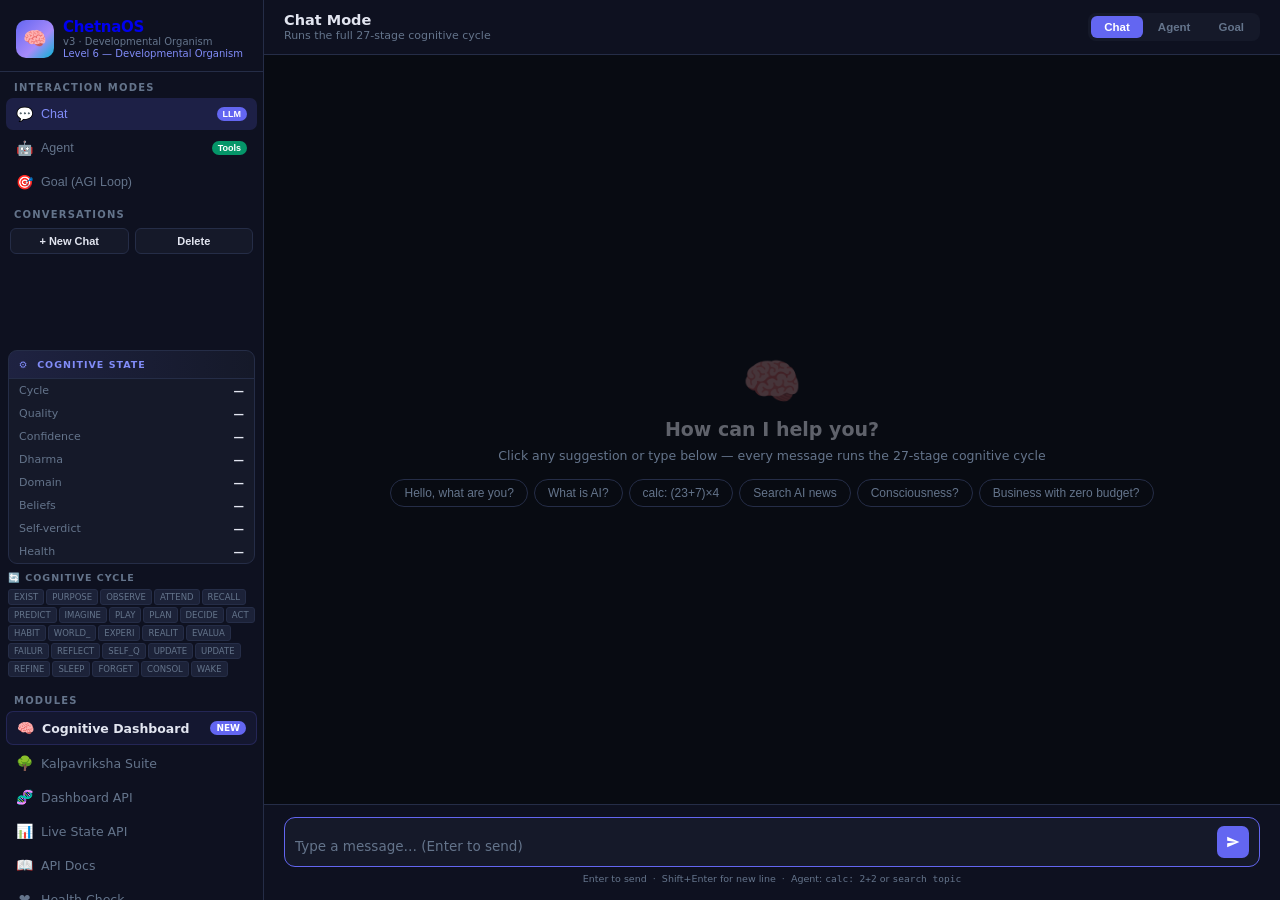
==== frontend/index.html @ a8bf4c76 "Runtime validation test pass" ====
<!doctype html>
<html lang="en">
<head>
  <meta charset="utf-8" />
  <meta name="viewport" content="width=device-width, initial-scale=1" />
  <title>ChetnaOS — Developmental Cognitive Organism</title>
  <style>
    *, *::before, *::after { box-sizing: border-box; margin: 0; padding: 0; }

    :root {
      --bg:        #080b12;
      --surface:   #0e1120;
      --surface2:  #151929;
      --surface3:  #1c2238;
      --border:    #252d47;
      --accent:    #6366f1;
      --accent2:   #818cf8;
      --green:     #22c55e;
      --gold:      #f59e0b;
      --red:       #ef4444;
      --text:      #e2e5f0;
      --muted:     #64748b;
      --user-bg:   #1e2050;
      --ai-bg:     #0e1120;
      --error-bg:  #2d1111;
      --error-txt: #fca5a5;
      --font: "Inter", system-ui, -apple-system, Segoe UI, Roboto, sans-serif;
      --radius: 12px;
    }

    html, body { height: 100%; overflow: hidden; background: var(--bg); color: var(--text); font-family: var(--font); }

    .app { display: flex; height: 100vh; }

    /* ── Sidebar ── */
    .sidebar {
      width: 264px; min-width: 264px;
      background: var(--surface);
      border-right: 1px solid var(--border);
      display: flex; flex-direction: column;
      overflow-y: auto; overflow-x: hidden;
      z-index: 10; transition: transform .25s ease;
    }
    .sidebar::-webkit-scrollbar { width: 3px; }
    .sidebar::-webkit-scrollbar-thumb { background: var(--border); border-radius: 99px; }

    .sidebar-header { padding: 18px 16px 12px; border-bottom: 1px solid var(--border); flex-shrink: 0; }
    .logo { display: flex; align-items: center; gap: 9px; text-decoration: none; }
    .logo-icon {
      width: 38px; height: 38px; border-radius: 10px; flex-shrink: 0;
      background: linear-gradient(135deg, #6366f1 0%, #a78bfa 60%, #06b6d4 100%);
      display: flex; align-items: center; justify-content: center; font-size: 19px;
    }
    .logo-name  { font-size: 15px; font-weight: 800; letter-spacing: -.3px; }
    .logo-ver   { font-size: 10px; color: var(--muted); }
    .logo-level { font-size: 10px; color: var(--accent2); margin-top: 1px; }

    .sec-label { padding: 10px 14px 4px; font-size: 10px; font-weight: 700; color: var(--muted); letter-spacing: 1.2px; text-transform: uppercase; }

    .nav-item {
      display: flex; align-items: center; gap: 8px;
      padding: 8px 10px; margin: 1px 6px; border-radius: 7px;
      cursor: pointer; font-size: 12.5px; color: var(--muted);
      transition: background .12s, color .12s;
      border: none; background: none; width: calc(100% - 12px); text-align: left;
    }
    .nav-item:hover  { background: var(--surface2); color: var(--text); }
    .nav-item.active { background: rgba(99,102,241,.18); color: var(--accent2); }
    .nav-icon  { font-size: 14px; width: 17px; text-align: center; flex-shrink: 0; }
    .nav-badge { margin-left: auto; font-size: 9px; padding: 2px 6px; border-radius: 99px; background: var(--accent); color: #fff; font-weight: 600; }
    .nav-link  { display: flex; align-items: center; gap: 8px; padding: 8px 10px; margin: 1px 6px; border-radius: 7px; font-size: 12.5px; color: var(--muted); transition: background .12s, color .12s; text-decoration: none; }
    .nav-link:hover { background: var(--surface2); color: var(--text); }

    /* ── Conversation history ── */
    .conv-toolbar { display: flex; gap: 6px; padding: 4px 10px 8px; }
    .conv-btn {
      flex: 1; padding: 6px 8px; border-radius: 6px; font-size: 11px; font-weight: 600;
      border: 1px solid var(--border); background: var(--surface2); color: var(--text);
      cursor: pointer;
    }
    .conv-btn:hover { border-color: var(--accent); color: var(--accent2); }
    .conv-btn.danger:hover { border-color: var(--red); color: var(--red); }
    .conv-list { flex: 1; overflow-y: auto; padding: 0 6px 8px; min-height: 80px; }
    .conv-item {
      display: block; width: 100%; text-align: left; padding: 7px 9px; margin-bottom: 3px;
      border-radius: 7px; border: none; background: none; color: var(--muted);
      font-size: 11.5px; cursor: pointer;
    }
    .conv-item:hover { background: var(--surface2); color: var(--text); }
    .conv-item.active { background: rgba(99,102,241,.15); color: var(--accent2); }
    .conv-item-title { font-weight: 600; white-space: nowrap; overflow: hidden; text-overflow: ellipsis; }
    .conv-item-meta { font-size: 9px; opacity: .7; margin-top: 2px; }

    /* ── Cognitive State ── */
    .cog-panel { margin: 8px 8px 4px; background: var(--surface2); border: 1px solid var(--border); border-radius: 9px; overflow: hidden; flex-shrink: 0; }
    .cog-head  { padding: 8px 10px; background: linear-gradient(90deg,rgba(99,102,241,.12),transparent); border-bottom: 1px solid var(--border); font-size: 9.5px; font-weight: 700; letter-spacing: 1px; text-transform: uppercase; color: var(--accent2); display: flex; align-items: center; gap: 5px; }
    .cog-row   { display: flex; justify-content: space-between; align-items: center; padding: 5px 10px; font-size: 11px; }
    .cog-label { color: var(--muted); }
    .cog-val   { color: var(--text); font-weight: 600; font-size: 10.5px; }
    .cog-val.good   { color: var(--green); }
    .cog-val.fair   { color: var(--gold); }
    .cog-val.poor   { color: var(--red); }
    .cog-val.high   { color: var(--green); }
    .cog-val.medium { color: var(--gold); }
    .cog-val.low, .cog-val.very_low { color: var(--red); }

    /* ── Stage dots ── */
    .cycle-sec  { margin: 4px 8px 8px; flex-shrink: 0; }
    .cycle-title { font-size: 9.5px; font-weight: 700; letter-spacing: 1px; text-transform: uppercase; color: var(--muted); margin-bottom: 6px; }
    .cycle-dots  { display: flex; flex-wrap: wrap; gap: 2px; }
    .sdot {
      font-size: 8.5px; padding: 2px 5px; border-radius: 3px;
      background: var(--surface3); color: var(--muted); border: 1px solid var(--border);
      transition: all .15s; cursor: default; white-space: nowrap;
    }
    .sdot.done   { background: rgba(99,102,241,.12); color: var(--accent2); border-color: rgba(99,102,241,.25); }
    .sdot.active { background: var(--accent); color: #fff; border-color: var(--accent); animation: pulse .7s infinite; }
    @keyframes pulse { 0%,100%{opacity:1} 50%{opacity:.55} }

    /* ── Status ── */
    .status-card { margin: auto 8px 12px; background: var(--surface2); border: 1px solid var(--border); border-radius: 9px; padding: 9px 10px; flex-shrink: 0; }
    .status-title { font-size: 9.5px; font-weight: 700; color: var(--muted); letter-spacing: .8px; text-transform: uppercase; margin-bottom: 6px; }
    .status-row   { display: flex; align-items: center; justify-content: space-between; margin: 3px 0; font-size: 10.5px; }
    .status-label { color: var(--muted); }
    .status-val   { color: var(--text); font-weight: 500; }
    .dot   { width: 5px; height: 5px; border-radius: 50%; background: var(--green); display: inline-block; margin-right: 3px; }
    .dot.off { background: var(--red); }

    /* ── Main ── */
    .main { flex: 1; display: flex; flex-direction: column; min-width: 0; overflow: hidden; }

    .topbar { display: flex; align-items: center; justify-content: space-between; padding: 12px 20px; border-bottom: 1px solid var(--border); background: var(--surface); flex-shrink: 0; }
    .tb-left  { display: flex; align-items: center; gap: 10px; }
    .tb-title { font-size: 14.5px; font-weight: 700; }
    .tb-sub   { font-size: 11px; color: var(--muted); margin-top: 1px; }

    .mode-pills { display: flex; gap: 2px; background: var(--surface2); border-radius: 8px; padding: 3px; }
    .pill { padding: 5px 13px; border-radius: 6px; font-size: 11.5px; font-weight: 600; cursor: pointer; border: none; background: none; color: var(--muted); transition: background .12s, color .12s; }
    .pill.active { background: var(--accent); color: #fff; }
    .pill:hover:not(.active) { color: var(--text); }

    .hamburger { display: none; flex-direction: column; gap: 4px; background: none; border: none; cursor: pointer; padding: 4px; }
    .hamburger span { width: 18px; height: 2px; background: var(--text); border-radius: 2px; display: block; }

    /* ── Chat ── */
    .chat-wrap { flex: 1; overflow-y: auto; padding: 18px 20px; display: flex; flex-direction: column; gap: 12px; }
    .chat-wrap::-webkit-scrollbar { width: 3px; }
    .chat-wrap::-webkit-scrollbar-thumb { background: var(--border); border-radius: 99px; }

    .msg-row       { display: flex; gap: 9px; max-width: 820px; }
    .msg-row.user  { flex-direction: row-reverse; margin-left: auto; }
    .avatar        { width: 28px; height: 28px; border-radius: 50%; flex-shrink: 0; display: flex; align-items: center; justify-content: center; font-size: 13px; margin-top: 2px; }
    .avatar.ai     { background: linear-gradient(135deg, #6366f1, #a78bfa); }
    .avatar.usr    { background: var(--surface3); border: 1px solid var(--border); }
    .bubble-wrap   { display: flex; flex-direction: column; gap: 3px; max-width: calc(100% - 39px); }
    .bubble-meta   { font-size: 9.5px; color: var(--muted); }
    .msg-row.user .bubble-meta { text-align: right; }
    .bubble        { padding: 10px 14px; border-radius: var(--radius); font-size: 13.5px; line-height: 1.65; white-space: pre-wrap; word-break: break-word; }
    .bubble.ai     { background: var(--ai-bg); border: 1px solid var(--border); border-top-left-radius: 4px; }
    .bubble.user   { background: var(--user-bg); border: 1px solid rgba(99,102,241,.3); border-top-right-radius: 4px; }
    .bubble.error  { background: var(--error-bg); color: var(--error-txt); border: 1px solid #7f1d1d; }

    /* ── Meta tags ── */
    .cycle-meta  { display: flex; flex-wrap: wrap; gap: 4px; margin-top: 5px; }
    .meta-tag    { font-size: 9.5px; padding: 2px 7px; border-radius: 99px; background: var(--surface3); color: var(--muted); border: 1px solid var(--border); }
    .meta-tag.green { background: rgba(34,197,94,.08);  color: var(--green); border-color: rgba(34,197,94,.25); }
    .meta-tag.gold  { background: rgba(245,158,11,.08); color: var(--gold);  border-color: rgba(245,158,11,.25); }
    .meta-tag.red   { background: rgba(239,68,68,.08);  color: var(--red);   border-color: rgba(239,68,68,.25); }
    .meta-tag.blue  { background: rgba(99,102,241,.08); color: var(--accent2); border-color: rgba(99,102,241,.25); }
    .meta-tag.purple { background: rgba(167,139,250,.08); color: #a78bfa; border-color: rgba(167,139,250,.25); }

    /* ── Expandable panels ── */
    .expand-btn  { font-size: 9.5px; color: var(--muted); cursor: pointer; margin-top: 3px; background: none; border: none; padding: 1px 0; }
    .expand-btn:hover { color: var(--accent2); }
    .expand-body { margin-top: 5px; font-size: 11px; color: var(--muted); background: var(--surface2); padding: 8px 11px; border-radius: 7px; border: 1px solid var(--border); display: none; }
    .expand-body.open { display: block; }
    .expand-body p { margin: 3px 0; line-height: 1.5; }
    .expand-body strong { color: var(--text); font-weight: 600; }

    /* ── Typing ── */
    .typing-dots { display: flex; gap: 4px; padding: 10px 14px; }
    .typing-dots span { width: 6px; height: 6px; border-radius: 50%; background: var(--muted); animation: bounce .9s infinite ease-in-out; }
    .typing-dots span:nth-child(2) { animation-delay: .18s; }
    .typing-dots span:nth-child(3) { animation-delay: .36s; }
    @keyframes bounce { 0%,80%,100%{transform:translateY(0)} 40%{transform:translateY(-6px)} }

    /* ── Empty state ── */
    .empty { flex: 1; display: flex; flex-direction: column; align-items: center; justify-content: center; gap: 8px; text-align: center; padding: 28px; }
    .empty-icon  { font-size: 48px; opacity: .25; }
    .empty-title { font-size: 19px; font-weight: 700; opacity: .4; }
    .empty-sub   { font-size: 12.5px; color: var(--muted); }
    .suggestions { display: flex; flex-wrap: wrap; gap: 6px; justify-content: center; margin-top: 8px; }
    /* Suggestions are fully clickable — they fill AND send */
    .suggestion  { padding: 6px 13px; border-radius: 99px; border: 1px solid var(--border); font-size: 12px; color: var(--muted); cursor: pointer; transition: border-color .12s, color .12s, background .12s; background: none; }
    .suggestion:hover { border-color: var(--accent); color: var(--accent2); background: rgba(99,102,241,.06); }

    /* ── Input ── */
    .input-area { padding: 12px 20px 16px; border-top: 1px solid var(--border); background: var(--surface); flex-shrink: 0; }
    .input-box  { display: flex; align-items: flex-end; gap: 8px; background: var(--surface2); border: 1px solid var(--border); border-radius: 11px; padding: 8px 10px; transition: border-color .15s; }
    .input-box:focus-within { border-color: var(--accent); }
    #msg        { flex: 1; background: none; border: none; outline: none; color: var(--text); font-family: var(--font); font-size: 13.5px; resize: none; min-height: 22px; max-height: 110px; line-height: 1.5; }
    #msg::placeholder { color: var(--muted); }
    #send       { flex-shrink: 0; width: 32px; height: 32px; border-radius: 7px; background: var(--accent); border: none; cursor: pointer; display: flex; align-items: center; justify-content: center; transition: opacity .12s, transform .1s; }
    #send:hover:not(:disabled)  { opacity: .82; }
    #send:active:not(:disabled) { transform: scale(.92); }
    #send:disabled { opacity: .3; cursor: not-allowed; }
    #send svg { fill: #fff; }
    .input-hint { font-size: 9.5px; color: var(--muted); margin-top: 6px; text-align: center; }

    .overlay { display: none; position: fixed; inset: 0; background: rgba(0,0,0,.5); z-index: 9; }

    @media (max-width: 700px) {
      .sidebar { position: fixed; left: 0; top: 0; bottom: 0; transform: translateX(-100%); }
      .sidebar.open { transform: translateX(0); }
      .overlay.open { display: block; }
      .hamburger { display: flex; }
      .mode-pills { display: none; }
      .tb-sub { display: none; }
      .chat-wrap { padding: 12px 14px; }
      .input-area { padding: 10px 12px 14px; }
    }
  </style>
</head>
<body>

<div class="overlay" id="overlay"></div>

<div class="app">

  <!-- ── Sidebar ── -->
  <aside class="sidebar" id="sidebar">
    <div class="sidebar-header">
      <a href="/" class="logo">
        <div class="logo-icon">🧠</div>
        <div>
          <div class="logo-name">ChetnaOS</div>
          <div class="logo-ver">v3 · Developmental Organism</div>
          <div class="logo-level" id="sb-level">Level 6 — Developmental Organism</div>
        </div>
      </a>
    </div>

    <div class="sec-label">Interaction Modes</div>
    <button class="nav-item active" id="nav-chat"  onclick="setMode('chat')">
      <span class="nav-icon">💬</span> Chat
      <span class="nav-badge">LLM</span>
    </button>
    <button class="nav-item" id="nav-agent" onclick="setMode('agent')">
      <span class="nav-icon">🤖</span> Agent
      <span class="nav-badge" style="background:#059669">Tools</span>
    </button>
    <button class="nav-item" id="nav-goal"  onclick="setMode('goal')">
      <span class="nav-icon">🎯</span> Goal (AGI Loop)
    </button>

    <div class="sec-label">Conversations</div>
    <div class="conv-toolbar">
      <button class="conv-btn" onclick="newConversation()">+ New Chat</button>
      <button class="conv-btn danger" onclick="deleteConversation()">Delete</button>
    </div>
    <div class="conv-list" id="conv-list"></div>

    <!-- Cognitive State Panel -->
    <div class="cog-panel">
      <div class="cog-head">⚙️ &nbsp;Cognitive State</div>
      <div class="cog-row"><span class="cog-label">Cycle</span>      <span class="cog-val" id="cg-cycle">—</span></div>
      <div class="cog-row"><span class="cog-label">Quality</span>    <span class="cog-val" id="cg-quality">—</span></div>
      <div class="cog-row"><span class="cog-label">Confidence</span> <span class="cog-val" id="cg-conf">—</span></div>
      <div class="cog-row"><span class="cog-label">Dharma</span>     <span class="cog-val" id="cg-dharma">—</span></div>
      <div class="cog-row"><span class="cog-label">Domain</span>     <span class="cog-val" id="cg-domain">—</span></div>
      <div class="cog-row"><span class="cog-label">Beliefs</span>    <span class="cog-val" id="cg-beliefs">—</span></div>
      <div class="cog-row"><span class="cog-label">Self-verdict</span><span class="cog-val" id="cg-verdict">—</span></div>
      <div class="cog-row"><span class="cog-label">Health</span>     <span class="cog-val" id="cg-health">—</span></div>
    </div>

    <!-- 27-Stage Cycle -->
    <div class="cycle-sec">
      <div class="cycle-title">🔄 Cognitive Cycle</div>
      <div class="cycle-dots" id="cycle-dots"></div>
    </div>

    <div class="sec-label">Modules</div>
    <a class="nav-link" href="/dashboard" style="background:rgba(99,102,241,.08);border:1px solid rgba(99,102,241,.2);border-radius:7px;color:var(--a2);font-weight:600;"><span class="nav-icon">🧠</span> Cognitive Dashboard <span class="nav-badge" style="background:var(--accent)">NEW</span></a>
    <a class="nav-link" href="/kalpavriksha_ui/index.html"><span class="nav-icon">🌳</span> Kalpavriksha Suite</a>
    <a class="nav-link" href="/api/dashboard" target="_blank"><span class="nav-icon">🧬</span> Dashboard API</a>
    <a class="nav-link" href="/api/state" target="_blank"><span class="nav-icon">📊</span> Live State API</a>
    <a class="nav-link" href="/docs"      target="_blank"><span class="nav-icon">📖</span> API Docs</a>
    <a class="nav-link" href="/health"   target="_blank"><span class="nav-icon">❤️</span> Health Check</a>

    <div class="status-card">
      <div class="status-title">System Status</div>
      <div class="status-row"><span class="status-label">Runtime</span> <span class="status-val"><span class="dot off" id="dot-rt"></span><span id="svc-rt">Loading…</span></span></div>
      <div class="status-row"><span class="status-label">LLM</span>     <span class="status-val"><span class="dot off" id="dot-llm"></span><span id="svc-llm">—</span></span></div>
      <div class="status-row"><span class="status-label">Model</span>   <span class="status-val" id="svc-model">—</span></div>
    </div>
  </aside>

  <!-- ── Main ── -->
  <div class="main">
    <header class="topbar">
      <div class="tb-left">
        <button class="hamburger" id="hamburger"><span></span><span></span><span></span></button>
        <div>
          <div class="tb-title" id="tb-title">Chat Mode</div>
          <div class="tb-sub"   id="tb-sub">Runs the full 27-stage cognitive cycle</div>
        </div>
      </div>
      <div class="mode-pills">
        <button class="pill active" id="pill-chat"  onclick="setMode('chat')">Chat</button>
        <button class="pill"        id="pill-agent" onclick="setMode('agent')">Agent</button>
        <button class="pill"        id="pill-goal"  onclick="setMode('goal')">Goal</button>
      </div>
    </header>

    <div class="chat-wrap" id="chat">
      <div class="empty" id="empty-state">
        <div class="empty-icon">🧠</div>
        <div class="empty-title">How can I help you?</div>
        <div class="empty-sub">Click any suggestion or type below — every message runs the 27-stage cognitive cycle</div>
        <div class="suggestions">
          <button class="suggestion" onclick="sendSuggestion('Hello! What are you and how do you think?')">Hello, what are you?</button>
          <button class="suggestion" onclick="sendSuggestion('What is artificial intelligence?')">What is AI?</button>
          <button class="suggestion" onclick="sendSuggestion('calc: (23+7)*4')">calc: (23+7)×4</button>
          <button class="suggestion" onclick="sendSuggestion('search latest AI news')">Search AI news</button>
          <button class="suggestion" onclick="sendSuggestion('What is consciousness and self-awareness?')">Consciousness?</button>
          <button class="suggestion" onclick="sendSuggestion('How should I build a business with near-zero budget?')">Business with zero budget?</button>
        </div>
      </div>
    </div>

    <div class="input-area">
      <div class="input-box">
        <textarea id="msg" rows="1" placeholder="Type a message… (Enter to send)"></textarea>
        <button id="send" title="Send (Enter)">
          <svg width="14" height="14" viewBox="0 0 24 24"><path d="M2.01 21L23 12 2.01 3 2 10l15 2-15 2z"/></svg>
        </button>
      </div>
      <div class="input-hint">Enter to send &nbsp;·&nbsp; Shift+Enter for new line &nbsp;·&nbsp; Agent: <code>calc: 2+2</code> or <code>search topic</code></div>
    </div>
  </div>
</div>

<script>
// ── Stage list ─────────────────────────────────────────────────────────────
const STAGES = [
  "EXIST","PURPOSE","OBSERVE","ATTEND","RECALL","PREDICT","IMAGINE",
  "PLAY","PLAN","DECIDE","ACT","HABIT","WORLD_UPDATE","EXPERIENCE",
  "REALITY_CHECK","EVALUATE","FAILURE_RECOVERY","REFLECT","SELF_QUESTION",
  "UPDATE_BELIEFS","UPDATE_IDENTITY","REFINE_PURPOSE",
  "SLEEP","FORGET","CONSOLIDATE","WAKE"
];

const MODE_CFG = {
  chat:  { title: "Chat Mode",       sub: "Runs the full 27-stage cognitive cycle" },
  agent: { title: "Agent Mode",      sub: "Tool-enabled: calculator · web search · web fetch" },
  goal:  { title: "Goal (AGI Loop)", sub: "Multi-step goal execution via cognitive cycle" },
};

// ── State ──────────────────────────────────────────────────────────────────
let currentMode = "chat";
let _cycleAnim  = null;
let currentConversationId = null;

// ── Build cycle stage dots ─────────────────────────────────────────────────
(function() {
  const wrap = document.getElementById("cycle-dots");
  STAGES.forEach(s => {
    const d = document.createElement("div");
    d.className = "sdot";
    d.id = "sdot-" + s;
    d.title = s.replace(/_/g," ");
    d.textContent = s.length > 7 ? s.slice(0,6) : s;
    wrap.appendChild(d);
  });
})();

function clearDots()    { STAGES.forEach(s => document.getElementById("sdot-"+s)?.classList.remove("done","active")); }
function markDone(t)    { STAGES.forEach(s => document.getElementById("sdot-"+s)?.classList.toggle("done", (t||[]).includes(s))); }
function animateCycle(trace) {
  clearDots();
  let i = 0;
  function step() {
    if (i >= trace.length) { markDone(trace); return; }
    if (i > 0) document.getElementById("sdot-"+trace[i-1])?.classList.replace("active","done");
    document.getElementById("sdot-"+trace[i])?.classList.add("active");
    i++; setTimeout(step, 75);
  }
  step();
}

// ── Mode switching ─────────────────────────────────────────────────────────
function setMode(m) {
  currentMode = m;
  ["chat","agent","goal"].forEach(x => {
    document.getElementById("nav-"+x)?.classList.toggle("active", x===m);
    document.getElementById("pill-"+x)?.classList.toggle("active", x===m);
  });
  document.getElementById("tb-title").textContent = MODE_CFG[m].title;
  document.getElementById("tb-sub").textContent   = MODE_CFG[m].sub;
  document.getElementById("msg").placeholder = m === "agent"
    ? "Agent: try 'calc: 2+2' or 'search AI news'…"
    : m === "goal" ? "Describe a goal…"
    : "Type a message… (Enter to send)";
  closeSidebar();
}

// ── Sidebar ────────────────────────────────────────────────────────────────
document.getElementById("hamburger").addEventListener("click", () => {
  document.getElementById("sidebar").classList.toggle("open");
  document.getElementById("overlay").classList.toggle("open");
});
document.getElementById("overlay").addEventListener("click", closeSidebar);
function closeSidebar() {
  document.getElementById("sidebar").classList.remove("open");
  document.getElementById("overlay").classList.remove("open");
}

// ── Textarea auto-resize ───────────────────────────────────────────────────
const msgEl = document.getElementById("msg");
msgEl.addEventListener("input", () => {
  msgEl.style.height = "auto";
  msgEl.style.height = Math.min(msgEl.scrollHeight, 110) + "px";
});

// ── Helpers ────────────────────────────────────────────────────────────────
const timeNow  = () => new Date().toLocaleTimeString([], {hour:"2-digit",minute:"2-digit"});
function hideEmpty() { const e = document.getElementById("empty-state"); if(e) e.style.display = "none"; }

function tag(parent, text, cls) {
  const t = document.createElement("span");
  t.className = "meta-tag" + (cls ? " "+cls : "");
  t.textContent = text;
  parent.appendChild(t);
}

function expandable(parent, label, content) {
  const btn  = document.createElement("button");
  btn.className = "expand-btn";
  btn.textContent = "▸ " + label;
  const body = document.createElement("div");
  body.className = "expand-body";
  body.innerHTML = content;
  btn.addEventListener("click", () => {
    body.classList.toggle("open");
    btn.textContent = (body.classList.contains("open") ? "▾ " : "▸ ") + label;
  });
  parent.appendChild(btn);
  parent.appendChild(body);
}

// ── Render bubbles ─────────────────────────────────────────────────────────
function addBubble(text, who, meta) {
  hideEmpty();
  const chat = document.getElementById("chat");
  const row  = document.createElement("div");
  row.className = "msg-row" + (who==="user" ? " user" : "");

  const av = document.createElement("div");
  av.className = "avatar " + (who==="user" ? "usr" : "ai");
  av.textContent = who === "user" ? "👤" : "🧠";

  const wrap = document.createElement("div");
  wrap.className = "bubble-wrap";

  const metaEl = document.createElement("div");
  metaEl.className = "bubble-meta";
  metaEl.textContent = (who==="user" ? "You" : "ChetnaOS") + " · " + timeNow();

  const bub = document.createElement("div");
  bub.className = "bubble " + (who==="user" ? "user" : "ai");
  if (typeof text === "string" && text.includes("\n"))
    bub.innerHTML = text.split("\n").map(l => l.replace(/&/g,"&amp;").replace(/</g,"&lt;").replace(/>/g,"&gt;")).join("<br/>");
  else
    bub.textContent = String(text);

  wrap.appendChild(metaEl);
  wrap.appendChild(bub);

  if (who === "ai" && meta) {
    const tags = document.createElement("div");
    tags.className = "cycle-meta";

    const qc  = {good:"green",fair:"gold",poor:"red"}[meta.quality] || "";
    const cc  = {HIGH:"green",MEDIUM:"gold",LOW:"red",VERY_LOW:"red"}[(meta.confidence_level||"").toUpperCase()] || "";
    const vc  = meta.meta_cognition?.self_verdict === "good" ? "green" : "gold";

    if (meta.cycle)             tag(tags, `Cycle #${meta.cycle}`,              "blue");
    if (meta.quality)           tag(tags, `Quality: ${meta.quality}`,          qc);
    if (meta.confidence_level)  tag(tags, `Conf: ${meta.confidence_level}`,    cc);
    if (meta.dharma_score)      tag(tags, `Dharma: ${meta.dharma_score}/100`,  meta.dharma_score>=65?"green":"red");
    if (meta.domain)            tag(tags, meta.domain,                         "");
    if (meta.meta_cognition?.self_verdict) tag(tags, `Self: ${meta.meta_cognition.self_verdict}`, vc);
    if (meta.reality?.truth)    tag(tags, meta.reality.truth.replace(/_/g," "), "");

    wrap.appendChild(tags);

    // Simulation panel
    if (meta.simulation?.plans?.length) {
      const plans = meta.simulation.plans;
      const html  = plans.map((p,i) => `<p><strong>Plan ${["A","B","C"][i]}:</strong> ${p.plan}<br><span style="color:var(--muted)">→ ${p.outcome}</span></p>`).join("");
      expandable(wrap, "Simulation: Plan A/B/C", html);
    }

    // Meta-cognition panel
    if (meta.meta_cognition) {
      const mc   = meta.meta_cognition;
      const improve = (mc.can_improve||[]).map(i => `<p>• ${i}</p>`).join("");
      const html = `<p><strong>Why:</strong> ${mc.why}</p>
                    <p><strong>Was correct:</strong> ${mc.was_correct ? "✅ Yes" : "⚠️ Needs review"} (${(mc.correctness*100).toFixed(0)}%)</p>
                    ${improve ? `<p><strong>Improvements:</strong></p>${improve}` : ""}`;
      expandable(wrap, "Meta-cognition analysis", html);
    }

    // Stage trace
    if (meta.stage_trace?.length) {
      expandable(wrap, "Cognitive cycle trace", `<p style="line-height:1.9">${meta.stage_trace.join(" → ")}</p>`);
    }
  }

  row.appendChild(av);
  row.appendChild(wrap);
  chat.appendChild(row);
  chat.scrollTop = chat.scrollHeight;
}

function addError(text) {
  hideEmpty();
  const chat = document.getElementById("chat");
  const row  = document.createElement("div"); row.className = "msg-row";
  const av   = document.createElement("div"); av.className = "avatar ai"; av.textContent = "⚠️";
  const wrap = document.createElement("div"); wrap.className = "bubble-wrap";
  const m    = document.createElement("div"); m.className = "bubble-meta"; m.textContent = "Error · " + timeNow();
  const bub  = document.createElement("div"); bub.className = "bubble error"; bub.textContent = text;
  wrap.appendChild(m); wrap.appendChild(bub);
  row.appendChild(av); row.appendChild(wrap);
  chat.appendChild(row); chat.scrollTop = chat.scrollHeight;
}

function addTyping() {
  removeTyping();
  hideEmpty();
  const chat = document.getElementById("chat");
  const row  = document.createElement("div"); row.id = "typing-row"; row.className = "msg-row";
  const av   = document.createElement("div"); av.className = "avatar ai"; av.textContent = "🧠";
  const wrap = document.createElement("div"); wrap.className = "bubble-wrap";
  const m    = document.createElement("div"); m.className = "bubble-meta"; m.textContent = "ChetnaOS · running cognitive cycle…";
  const dots = document.createElement("div"); dots.className = "bubble ai typing-dots";
  dots.innerHTML = "<span></span><span></span><span></span>";
  wrap.appendChild(m); wrap.appendChild(dots);
  row.appendChild(av); row.appendChild(wrap);
  chat.appendChild(row); chat.scrollTop = chat.scrollHeight;

  // Animate dots
  let si = 0;
  _cycleAnim = setInterval(() => {
    STAGES.forEach((s,i) => {
      const d = document.getElementById("sdot-"+s);
      if (!d) return;
      d.classList.remove("done","active");
      if (i < si) d.classList.add("done");
      if (i === si) d.classList.add("active");
    });
    si = (si+1) % STAGES.length;
  }, 100);
}

function removeTyping() {
  document.getElementById("typing-row")?.remove();
  if (_cycleAnim) { clearInterval(_cycleAnim); _cycleAnim = null; }
}

// ── Cognitive State Panel update ───────────────────────────────────────────
function updateCogPanel(meta) {
  if (!meta) return;
  const set = (id, text, cls) => {
    const el = document.getElementById(id);
    if (!el) return;
    el.textContent = text;
    el.className = "cog-val" + (cls ? " "+cls : "");
  };
  const q = meta.quality || "";
  const cl = (meta.confidence_level || "").toLowerCase().replace("_","");
  const dScore = meta.dharma_score || 0;
  const vc = meta.meta_cognition?.self_verdict || "";

  set("cg-cycle",   `#${meta.cycle || "—"}`);
  set("cg-quality", q, q);
  set("cg-conf",    meta.confidence ? `${(meta.confidence*100).toFixed(0)}% · ${meta.confidence_level||""}` : "—", cl);
  set("cg-dharma",  dScore ? `${dScore}/100` : "—", dScore>=80?"good":dScore>=65?"fair":"poor");
  set("cg-domain",  meta.domain || "—");
  set("cg-beliefs", meta.beliefs_count || "—");
  set("cg-verdict", vc, vc==="good"?"good":"fair");
  set("cg-health",  meta.health || "—", meta.health==="healthy"?"good":meta.health==="stressed"?"fair":"poor");

  if (meta.stage_trace) animateCycle(meta.stage_trace);
}

// ── API ────────────────────────────────────────────────────────────────────
async function fetchJson(url, payload) {
  const res  = await fetch(url, { method:"POST", headers:{"Content-Type":"application/json"}, body:JSON.stringify(payload) });
  const data = await res.json().catch(() => null);
  if (!res.ok) { const m = data?.detail; throw new Error(typeof m==="string"?m:JSON.stringify(m)||`HTTP ${res.status}`); }
  if (!data) throw new Error("Invalid server response.");
  return data;
}

// ── Send ───────────────────────────────────────────────────────────────────
async function sendMessage() {
  const text = msgEl.value.trim();
  if (!text) return;

  const sendBtn = document.getElementById("send");
  sendBtn.disabled = true;
  addBubble(text, "user");
  addTyping();
  msgEl.value = "";
  msgEl.style.height = "auto";
  msgEl.focus();

  try {
    let data, meta, reply;

    if (currentMode === "agent") {
      data  = await fetchJson("/api/agent", {text, agent: currentMode});
      reply = data.reply;
      meta  = null;
    } else if (currentMode === "goal") {
      data  = await fetchJson("/api/goal",  {goal: text, context:{mode:currentMode,client:"web"}});
      reply = data.reply;
      meta  = data.meta || null;
    } else {
      data  = await fetchJson("/api/chat",  {text, conversation_id: currentConversationId});
      reply = data.reply;
      meta  = data.meta || null;
      if (data.conversation_id) {
        currentConversationId = data.conversation_id;
        localStorage.setItem("chetna_active_conv", currentConversationId);
      }
      await loadConversationList();
    }

    removeTyping();
    addBubble(reply, "ai", meta);
    updateCogPanel(meta);

  } catch(e) {
    removeTyping();
    addError(e?.message || String(e));
  } finally {
    sendBtn.disabled = false;
  }
}

// ── Suggestion chips — click → auto-send ──────────────────────────────────
function sendSuggestion(text) {
  msgEl.value = text;
  msgEl.dispatchEvent(new Event("input"));
  sendMessage();
}

// ── Key bindings ───────────────────────────────────────────────────────────
document.getElementById("send").addEventListener("click", sendMessage);
msgEl.addEventListener("keydown", e => {
  if (e.key === "Enter" && !e.shiftKey) { e.preventDefault(); sendMessage(); }
});

// ── Health check ───────────────────────────────────────────────────────────
async function fetchHealth() {
  try {
    const d = await fetch("/health").then(r => r.json());
    const rtOk  = d.cognitive_runtime;
    const llmOk = d.llm_available;
    document.getElementById("dot-rt").classList.toggle("off", !rtOk);
    document.getElementById("svc-rt").textContent = rtOk ? "Running" : "Unavailable";
    document.getElementById("dot-llm").classList.toggle("off", !llmOk);
    document.getElementById("svc-llm").textContent = llmOk ? "Connected" : "No API Key";
    const m = (d.model||"").replace("llama-","").replace("-instant","");
    document.getElementById("svc-model").textContent = m || "—";
    document.getElementById("sb-level").textContent = d.architecture || "Level 6";
  } catch { document.getElementById("dot-rt").classList.add("off"); }
}

fetchHealth();

// ── Conversation persistence ───────────────────────────────────────────────
async function loadConversationList() {
  try {
    const d = await fetch("/api/conversations").then(r => r.json());
    const list = document.getElementById("conv-list");
    if (!list) return;
    list.innerHTML = "";
    (d.conversations || []).forEach(c => {
      const btn = document.createElement("button");
      btn.className = "conv-item" + (c.id === currentConversationId ? " active" : "");
      btn.onclick = () => switchConversation(c.id);
      btn.innerHTML = `<div class="conv-item-title">${escHtml(c.title || "Untitled")}</div><div class="conv-item-meta">${c.message_count || 0} msgs</div>`;
      list.appendChild(btn);
    });
    if (d.active_id && !currentConversationId) currentConversationId = d.active_id;
  } catch {}
}

function escHtml(s) {
  return String(s).replace(/&/g,"&amp;").replace(/</g,"&lt;").replace(/>/g,"&gt;");
}

function renderConversationMessages(messages) {
  const chat = document.getElementById("chat");
  chat.querySelectorAll(".msg-row").forEach(el => el.remove());
  if (!messages || !messages.length) {
    document.getElementById("empty-state").style.display = "";
    return;
  }
  hideEmpty();
  messages.forEach(m => {
    if (m.role === "user") addBubble(m.content, "user");
    else if (m.role === "assistant") addBubble(m.content, "ai", m.meta || null);
  });
}

async function switchConversation(id) {
  currentConversationId = id;
  localStorage.setItem("chetna_active_conv", id);
  try {
    await fetch("/api/conversations/active", {
      method: "POST",
      headers: {"Content-Type": "application/json"},
      body: JSON.stringify({conversation_id: id}),
    });
    const d = await fetch(`/api/conversations/${id}`).then(r => r.json());
    renderConversationMessages(d.conversation?.messages || []);
    await loadConversationList();
  } catch (e) {
    addError(e?.message || String(e));
  }
}

async function newConversation() {
  try {
    const d = await fetch("/api/conversations", {
      method: "POST",
      headers: {"Content-Type": "application/json"},
      body: JSON.stringify({title: "New conversation"}),
    }).then(r => r.json());
    currentConversationId = d.conversation.id;
    localStorage.setItem("chetna_active_conv", currentConversationId);
    renderConversationMessages([]);
    await loadConversationList();
  } catch (e) {
    addError(e?.message || String(e));
  }
}

async function deleteConversation() {
  if (!currentConversationId) return;
  if (!confirm("Delete this conversation?")) return;
  try {
    const d = await fetch(`/api/conversations/${currentConversationId}`, {method: "DELETE"}).then(r => r.json());
    currentConversationId = d.active_id || null;
    if (currentConversationId) {
      localStorage.setItem("chetna_active_conv", currentConversationId);
      await switchConversation(currentConversationId);
    } else {
      localStorage.removeItem("chetna_active_conv");
      renderConversationMessages([]);
      await newConversation();
    }
    await loadConversationList();
  } catch (e) {
    addError(e?.message || String(e));
  }
}

async function restoreWorkspace() {
  try {
    const d = await fetch("/api/workspace/session").then(r => r.json());
    if (d.active_conversation_id) {
      currentConversationId = d.active_conversation_id;
      localStorage.setItem("chetna_active_conv", currentConversationId);
    } else {
      currentConversationId = localStorage.getItem("chetna_active_conv");
    }
    if (d.conversation?.messages?.length) {
      renderConversationMessages(d.conversation.messages);
    } else if (currentConversationId) {
      await switchConversation(currentConversationId);
    } else {
      const active = await fetch("/api/conversations/active").then(r => r.json());
      currentConversationId = active.conversation?.id;
      if (currentConversationId) {
        renderConversationMessages(active.conversation.messages || []);
      }
    }
    if (d.active_goal?.text) {
      const el = document.getElementById("cg-domain");
      if (el) el.textContent = ("Goal: " + d.active_goal.text).slice(0, 40);
    }
    if (d.current_thought?.new_thought) {
      const sub = document.getElementById("tb-sub");
      if (sub) sub.textContent = d.current_thought.new_thought.slice(0, 80) + "…";
    }
    await loadConversationList();
  } catch {}
}

restoreWorkspace();
try { msgEl.focus(); } catch {}
</script>
</body>
</html>
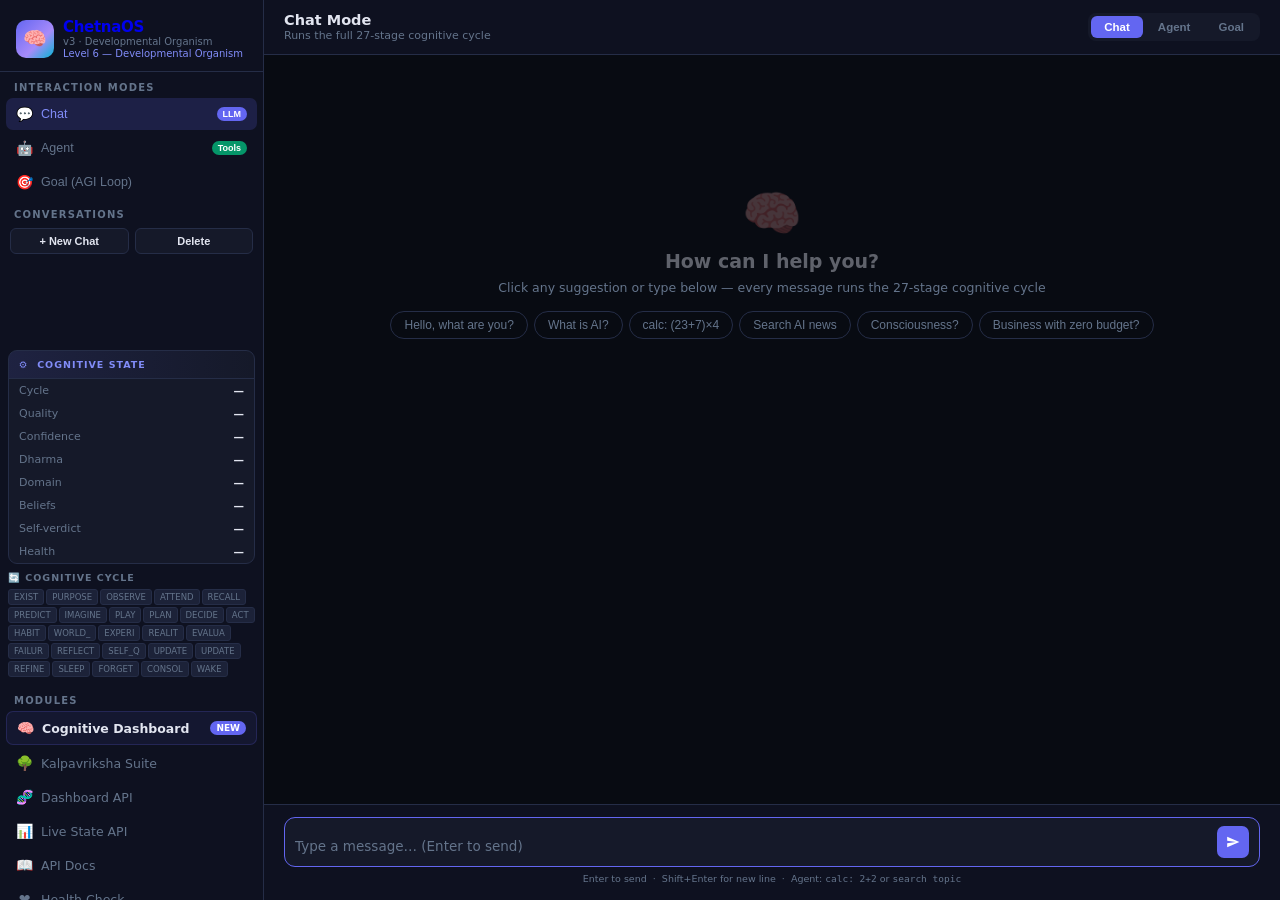
==== commit 58d138b1: "Soak testing and fix UI restore chat" ====
--- a/frontend/index.html
+++ b/frontend/index.html
@@ -143,7 +143,9 @@
     .hamburger span { width: 18px; height: 2px; background: var(--text); border-radius: 2px; display: block; }
 
     /* ── Chat ── */
-    .chat-wrap { flex: 1; overflow-y: auto; padding: 18px 20px; display: flex; flex-direction: column; gap: 12px; }
+    .chat-wrap { flex: 1; overflow-y: auto; padding: 18px 20px; display: flex; flex-direction: column; gap: 12px; position: relative; }
+    .chat-messages { display: flex; flex-direction: column; gap: 12px; width: 100%; flex: 1; min-height: 0; }
+    .chat-wrap.has-messages .empty { display: none !important; }
     .chat-wrap::-webkit-scrollbar { width: 3px; }
     .chat-wrap::-webkit-scrollbar-thumb { background: var(--border); border-radius: 99px; }
 
@@ -326,6 +328,7 @@
           <button class="suggestion" onclick="sendSuggestion('How should I build a business with near-zero budget?')">Business with zero budget?</button>
         </div>
       </div>
+      <div id="chat-messages" class="chat-messages"></div>
     </div>
 
     <div class="input-area">
@@ -424,7 +427,22 @@
 
 // ── Helpers ────────────────────────────────────────────────────────────────
 const timeNow  = () => new Date().toLocaleTimeString([], {hour:"2-digit",minute:"2-digit"});
-function hideEmpty() { const e = document.getElementById("empty-state"); if(e) e.style.display = "none"; }
+// ── Helpers ──────────────────────────────────────────────────────────────────
+const chatWrapEl = document.getElementById("chat");
+const chatMessagesEl = document.getElementById("chat-messages");
+
+function hideEmpty() {
+  const e = document.getElementById("empty-state");
+  if (e) e.style.display = "none";
+  chatWrapEl?.classList.add("has-messages");
+}
+
+function showEmpty() {
+  const e = document.getElementById("empty-state");
+  if (e) e.style.display = "";
+  chatWrapEl?.classList.remove("has-messages");
+  chatMessagesEl?.replaceChildren();
+}
 
 function tag(parent, text, cls) {
   const t = document.createElement("span");
@@ -451,7 +469,7 @@
 // ── Render bubbles ─────────────────────────────────────────────────────────
 function addBubble(text, who, meta) {
   hideEmpty();
-  const chat = document.getElementById("chat");
+  const chat = chatMessagesEl || document.getElementById("chat");
   const row  = document.createElement("div");
   row.className = "msg-row" + (who==="user" ? " user" : "");
 
@@ -520,12 +538,13 @@
   row.appendChild(av);
   row.appendChild(wrap);
   chat.appendChild(row);
-  chat.scrollTop = chat.scrollHeight;
+  const scrollEl = chatWrapEl || chat;
+  scrollEl.scrollTop = scrollEl.scrollHeight;
 }
 
 function addError(text) {
   hideEmpty();
-  const chat = document.getElementById("chat");
+  const chat = chatMessagesEl || document.getElementById("chat");
   const row  = document.createElement("div"); row.className = "msg-row";
   const av   = document.createElement("div"); av.className = "avatar ai"; av.textContent = "⚠️";
   const wrap = document.createElement("div"); wrap.className = "bubble-wrap";
@@ -533,13 +552,15 @@
   const bub  = document.createElement("div"); bub.className = "bubble error"; bub.textContent = text;
   wrap.appendChild(m); wrap.appendChild(bub);
   row.appendChild(av); row.appendChild(wrap);
-  chat.appendChild(row); chat.scrollTop = chat.scrollHeight;
+  chat.appendChild(row);
+  const scrollEl = chatWrapEl || chat;
+  scrollEl.scrollTop = scrollEl.scrollHeight;
 }
 
 function addTyping() {
   removeTyping();
   hideEmpty();
-  const chat = document.getElementById("chat");
+  const chat = chatMessagesEl || document.getElementById("chat");
   const row  = document.createElement("div"); row.id = "typing-row"; row.className = "msg-row";
   const av   = document.createElement("div"); av.className = "avatar ai"; av.textContent = "🧠";
   const wrap = document.createElement("div"); wrap.className = "bubble-wrap";
@@ -705,20 +726,63 @@
 }
 
 function renderConversationMessages(messages) {
-  const chat = document.getElementById("chat");
-  chat.querySelectorAll(".msg-row").forEach(el => el.remove());
+  console.log("RESTORE STEP 5 renderConversationMessages", {
+    count: messages?.length || 0,
+    sample: messages?.[0],
+  });
+  const container = chatMessagesEl;
+  if (!container) {
+    console.error("RESTORE STEP 5 FAIL: #chat-messages missing");
+    return 0;
+  }
+  container.replaceChildren();
   if (!messages || !messages.length) {
-    document.getElementById("empty-state").style.display = "";
-    return;
-  }
-  hideEmpty();
-  messages.forEach(m => {
-    if (m.role === "user") addBubble(m.content, "user");
-    else if (m.role === "assistant") addBubble(m.content, "ai", m.meta || null);
+    showEmpty();
+    return 0;
+  }
+  let rendered = 0;
+  messages.forEach((m, i) => {
+    const role = m?.role;
+    const content = m?.content ?? m?.text ?? "";
+    if (!content) {
+      console.warn("RESTORE STEP 5 skip empty message", i, m);
+      return;
+    }
+    try {
+      if (role === "user") {
+        addBubble(content, "user");
+        rendered++;
+      } else if (role === "assistant") {
+        addBubble(content, "ai", m.meta || null);
+        rendered++;
+      } else {
+        console.warn("RESTORE STEP 5 skip unknown role", role, m);
+      }
+    } catch (err) {
+      console.error("RESTORE STEP 5 render error at index", i, err, m);
+    }
   });
+  console.log("RESTORE STEP 5 rendered", rendered, "DOM children", container.childElementCount);
+  if (rendered > 0) {
+    hideEmpty();
+    chatWrapEl?.scrollTo({ top: chatWrapEl.scrollHeight, behavior: "instant" });
+  } else {
+    showEmpty();
+  }
+  return rendered;
+}
+
+async function fetchConversationById(id) {
+  console.log("RESTORE STEP 4 GET /api/conversations/{id}", id);
+  const res = await fetch(`/api/conversations/${id}`);
+  const data = await res.json().catch(() => ({}));
+  console.log("RESTORE STEP 4", { status: res.status, messageCount: data?.conversation?.messages?.length || 0 });
+  if (!res.ok) throw new Error(data?.detail || `HTTP ${res.status}`);
+  return data.conversation;
 }
 
 async function switchConversation(id) {
+  if (!id) return;
   currentConversationId = id;
   localStorage.setItem("chetna_active_conv", id);
   try {
@@ -727,10 +791,11 @@
       headers: {"Content-Type": "application/json"},
       body: JSON.stringify({conversation_id: id}),
     });
-    const d = await fetch(`/api/conversations/${id}`).then(r => r.json());
-    renderConversationMessages(d.conversation?.messages || []);
+    const conv = await fetchConversationById(id);
+    renderConversationMessages(conv?.messages || []);
     await loadConversationList();
   } catch (e) {
+    console.error("RESTORE switchConversation failed", e);
     addError(e?.message || String(e));
   }
 }
@@ -744,7 +809,7 @@
     }).then(r => r.json());
     currentConversationId = d.conversation.id;
     localStorage.setItem("chetna_active_conv", currentConversationId);
-    renderConversationMessages([]);
+    showEmpty();
     await loadConversationList();
   } catch (e) {
     addError(e?.message || String(e));
@@ -762,7 +827,7 @@
       await switchConversation(currentConversationId);
     } else {
       localStorage.removeItem("chetna_active_conv");
-      renderConversationMessages([]);
+      showEmpty();
       await newConversation();
     }
     await loadConversationList();
@@ -772,25 +837,36 @@
 }
 
 async function restoreWorkspace() {
+  console.log("RESTORE STEP 1 restoreWorkspace() start");
   try {
     const d = await fetch("/api/workspace/session").then(r => r.json());
-    if (d.active_conversation_id) {
-      currentConversationId = d.active_conversation_id;
-      localStorage.setItem("chetna_active_conv", currentConversationId);
+    console.log("RESTORE STEP 2 GET /api/workspace/session", {
+      active_conversation_id: d.active_conversation_id,
+      sessionMessageCount: d.conversation?.messages?.length || 0,
+      conversationId: d.conversation?.id,
+      mismatch: d.active_conversation_id && d.conversation?.id && d.active_conversation_id !== d.conversation.id,
+    });
+
+    const convId =
+      d.active_conversation_id ||
+      localStorage.getItem("chetna_active_conv") ||
+      d.conversation?.id ||
+      null;
+    console.log("RESTORE STEP 3 active_conversation_id resolved", convId);
+
+    if (convId) {
+      currentConversationId = convId;
+      localStorage.setItem("chetna_active_conv", convId);
+      const conv = await fetchConversationById(convId);
+      const rendered = renderConversationMessages(conv?.messages || []);
+      if (!rendered && (conv?.messages?.length || 0) > 0) {
+        console.error("RESTORE FAIL: messages existed but none rendered", conv.messages.length);
+      }
     } else {
-      currentConversationId = localStorage.getItem("chetna_active_conv");
-    }
-    if (d.conversation?.messages?.length) {
-      renderConversationMessages(d.conversation.messages);
-    } else if (currentConversationId) {
-      await switchConversation(currentConversationId);
-    } else {
-      const active = await fetch("/api/conversations/active").then(r => r.json());
-      currentConversationId = active.conversation?.id;
-      if (currentConversationId) {
-        renderConversationMessages(active.conversation.messages || []);
-      }
-    }
+      console.warn("RESTORE STEP 3 no conversation id — showing empty state");
+      showEmpty();
+    }
+
     if (d.active_goal?.text) {
       const el = document.getElementById("cg-domain");
       if (el) el.textContent = ("Goal: " + d.active_goal.text).slice(0, 40);
@@ -800,10 +876,20 @@
       if (sub) sub.textContent = d.current_thought.new_thought.slice(0, 80) + "…";
     }
     await loadConversationList();
-  } catch {}
+    console.log("RESTORE STEP 6 complete", { currentConversationId, domMessages: chatMessagesEl?.childElementCount });
+  } catch (err) {
+    console.error("RESTORE FAILED", err);
+  }
 }
 
 restoreWorkspace();
+window.addEventListener("pageshow", (e) => {
+  if (e.persisted || sessionStorage.getItem("chetna_restore")) {
+    console.log("RESTORE pageshow — re-running restoreWorkspace", { persisted: e.persisted });
+    sessionStorage.removeItem("chetna_restore");
+    restoreWorkspace();
+  }
+});
 try { msgEl.focus(); } catch {}
 </script>
 </body>
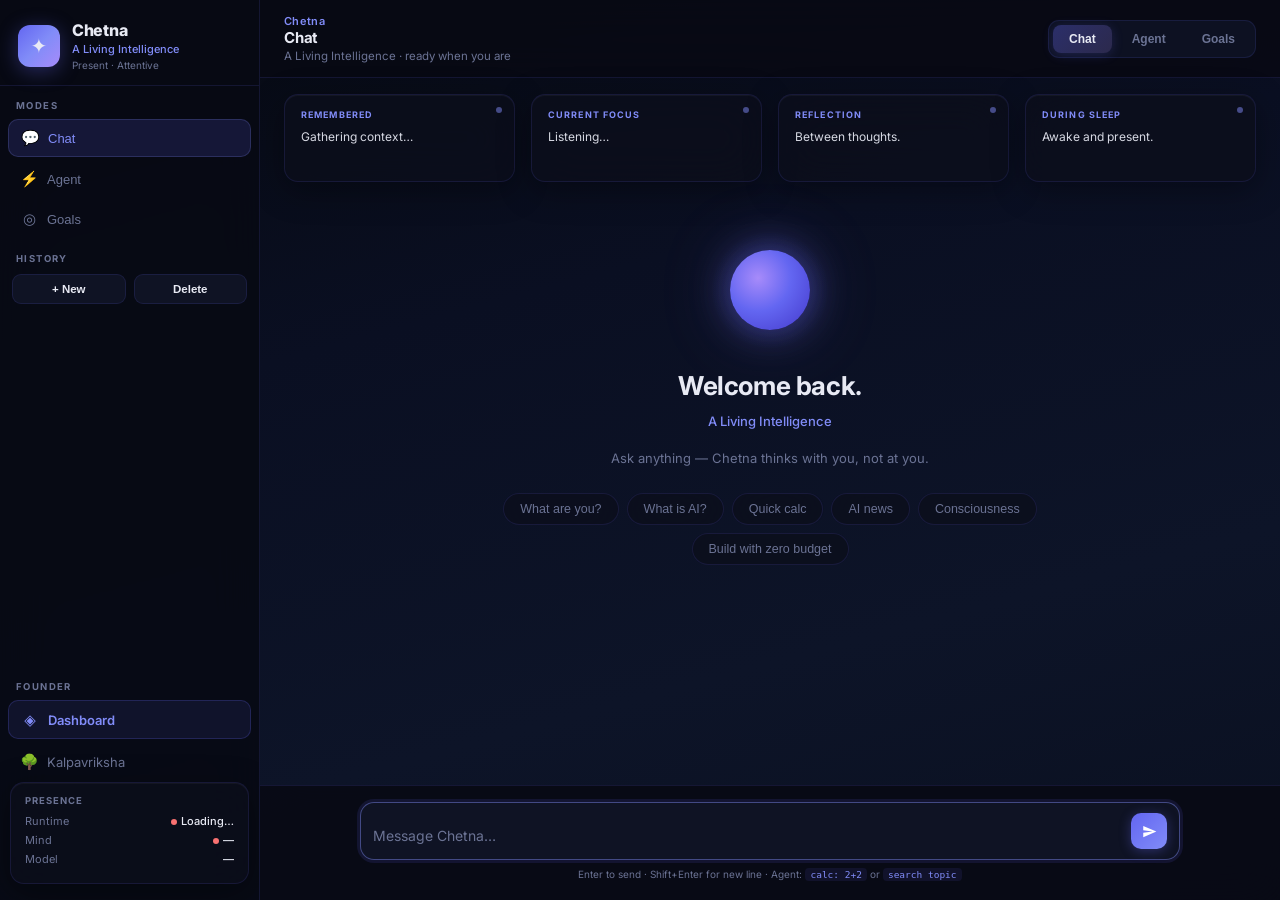
==== commit c43107cc: "New Look of ChetnaOS" ====
--- a/frontend/index.html
+++ b/frontend/index.html
@@ -3,223 +3,312 @@
 <head>
   <meta charset="utf-8" />
   <meta name="viewport" content="width=device-width, initial-scale=1" />
-  <title>ChetnaOS — Developmental Cognitive Organism</title>
+  <title>Chetna — A Living Intelligence</title>
+  <link rel="preconnect" href="https://fonts.googleapis.com" />
+  <link href="https://fonts.googleapis.com/css2?family=Inter:wght@400;500;600;700;800&display=swap" rel="stylesheet" />
   <style>
     *, *::before, *::after { box-sizing: border-box; margin: 0; padding: 0; }
 
     :root {
-      --bg:        #080b12;
-      --surface:   #0e1120;
-      --surface2:  #151929;
-      --surface3:  #1c2238;
-      --border:    #252d47;
+      --bg:        #060910;
+      --bg2:       #0a0f22;
+      --surface:   rgba(12, 15, 28, .78);
+      --surface2:  rgba(17, 22, 40, .85);
+      --surface3:  rgba(23, 32, 53, .9);
+      --border:    rgba(99, 102, 241, .14);
       --accent:    #6366f1;
       --accent2:   #818cf8;
-      --green:     #22c55e;
-      --gold:      #f59e0b;
-      --red:       #ef4444;
-      --text:      #e2e5f0;
-      --muted:     #64748b;
-      --user-bg:   #1e2050;
-      --ai-bg:     #0e1120;
-      --error-bg:  #2d1111;
+      --accent3:   #a78bfa;
+      --green:     #34d399;
+      --gold:      #fbbf24;
+      --red:       #f87171;
+      --text:      #e8eaf4;
+      --muted:     #6b7394;
+      --user-bg:   rgba(99, 102, 241, .14);
+      --ai-bg:     rgba(12, 15, 28, .72);
+      --error-bg:  rgba(45, 17, 17, .85);
       --error-txt: #fca5a5;
-      --font: "Inter", system-ui, -apple-system, Segoe UI, Roboto, sans-serif;
-      --radius: 12px;
-    }
-
-    html, body { height: 100%; overflow: hidden; background: var(--bg); color: var(--text); font-family: var(--font); }
+      --font: "Inter", system-ui, -apple-system, sans-serif;
+      --radius: 14px;
+      --glass-blur: blur(22px);
+      --shadow: 0 8px 32px rgba(0,0,0,.35), 0 1px 0 rgba(255,255,255,.04) inset;
+      --space: 16px;
+    }
+
+    html, body {
+      height: 100%; overflow: hidden;
+      background: linear-gradient(165deg, #060910 0%, #0a0f22 35%, #0d1428 70%, #0a1020 100%);
+      color: var(--text); font-family: var(--font);
+    }
 
     .app { display: flex; height: 100vh; }
 
     /* ── Sidebar ── */
     .sidebar {
-      width: 264px; min-width: 264px;
-      background: var(--surface);
+      width: 260px; min-width: 260px;
+      background: rgba(8, 10, 20, .92); backdrop-filter: var(--glass-blur);
       border-right: 1px solid var(--border);
       display: flex; flex-direction: column;
-      overflow-y: auto; overflow-x: hidden;
-      z-index: 10; transition: transform .25s ease;
-    }
-    .sidebar::-webkit-scrollbar { width: 3px; }
-    .sidebar::-webkit-scrollbar-thumb { background: var(--border); border-radius: 99px; }
-
-    .sidebar-header { padding: 18px 16px 12px; border-bottom: 1px solid var(--border); flex-shrink: 0; }
-    .logo { display: flex; align-items: center; gap: 9px; text-decoration: none; }
+      overflow-y: auto; z-index: 10; transition: transform .25s ease;
+    }
+    .sidebar::-webkit-scrollbar { width: 4px; }
+    .sidebar::-webkit-scrollbar-thumb { background: rgba(99,102,241,.25); border-radius: 99px; }
+
+    .sidebar-header { padding: 20px 18px 14px; border-bottom: 1px solid var(--border); flex-shrink: 0; }
+    .logo { display: flex; align-items: center; gap: 12px; text-decoration: none; color: inherit; }
     .logo-icon {
-      width: 38px; height: 38px; border-radius: 10px; flex-shrink: 0;
-      background: linear-gradient(135deg, #6366f1 0%, #a78bfa 60%, #06b6d4 100%);
-      display: flex; align-items: center; justify-content: center; font-size: 19px;
-    }
-    .logo-name  { font-size: 15px; font-weight: 800; letter-spacing: -.3px; }
-    .logo-ver   { font-size: 10px; color: var(--muted); }
-    .logo-level { font-size: 10px; color: var(--accent2); margin-top: 1px; }
-
-    .sec-label { padding: 10px 14px 4px; font-size: 10px; font-weight: 700; color: var(--muted); letter-spacing: 1.2px; text-transform: uppercase; }
+      width: 42px; height: 42px; border-radius: 12px; flex-shrink: 0;
+      background: linear-gradient(135deg, #6366f1, #818cf8, #a78bfa);
+      display: flex; align-items: center; justify-content: center; font-size: 20px;
+      box-shadow: 0 4px 20px rgba(99,102,241,.35);
+    }
+    .logo-name  { font-size: 16px; font-weight: 800; letter-spacing: -.3px; }
+    .logo-ver   { font-size: 11px; color: var(--accent2); font-weight: 500; margin-top: 2px; }
+    .logo-level { font-size: 10px; color: var(--muted); margin-top: 3px; }
+
+    .sec-label {
+      padding: 14px 16px 6px; font-size: 9.5px; font-weight: 700;
+      color: var(--muted); letter-spacing: 1.4px; text-transform: uppercase;
+    }
 
     .nav-item {
-      display: flex; align-items: center; gap: 8px;
-      padding: 8px 10px; margin: 1px 6px; border-radius: 7px;
-      cursor: pointer; font-size: 12.5px; color: var(--muted);
-      transition: background .12s, color .12s;
-      border: none; background: none; width: calc(100% - 12px); text-align: left;
-    }
-    .nav-item:hover  { background: var(--surface2); color: var(--text); }
-    .nav-item.active { background: rgba(99,102,241,.18); color: var(--accent2); }
-    .nav-icon  { font-size: 14px; width: 17px; text-align: center; flex-shrink: 0; }
-    .nav-badge { margin-left: auto; font-size: 9px; padding: 2px 6px; border-radius: 99px; background: var(--accent); color: #fff; font-weight: 600; }
-    .nav-link  { display: flex; align-items: center; gap: 8px; padding: 8px 10px; margin: 1px 6px; border-radius: 7px; font-size: 12.5px; color: var(--muted); transition: background .12s, color .12s; text-decoration: none; }
-    .nav-link:hover { background: var(--surface2); color: var(--text); }
-
-    /* ── Conversation history ── */
-    .conv-toolbar { display: flex; gap: 6px; padding: 4px 10px 8px; }
+      display: flex; align-items: center; gap: 9px;
+      padding: 9px 12px; margin: 2px 8px; border-radius: 10px;
+      cursor: pointer; font-size: 13px; color: var(--muted);
+      transition: all .15s; border: none; background: none;
+      width: calc(100% - 16px); text-align: left;
+    }
+    .nav-item:hover  { background: rgba(99,102,241,.08); color: var(--text); }
+    .nav-item.active { background: rgba(99,102,241,.16); color: var(--accent2); border: 1px solid rgba(129,140,248,.2); }
+    .nav-icon  { font-size: 15px; width: 18px; text-align: center; flex-shrink: 0; }
+    .nav-badge { margin-left: auto; font-size: 9px; padding: 2px 7px; border-radius: 99px; background: var(--accent); color: #fff; font-weight: 600; }
+    .nav-link  {
+      display: flex; align-items: center; gap: 9px; padding: 9px 12px; margin: 2px 8px;
+      border-radius: 10px; font-size: 13px; color: var(--muted); transition: all .15s; text-decoration: none;
+    }
+    .nav-link:hover { background: rgba(99,102,241,.08); color: var(--text); }
+    .nav-link.featured { background: rgba(99,102,241,.1); border: 1px solid rgba(99,102,241,.22); color: var(--accent2); font-weight: 600; }
+
+    .conv-toolbar { display: flex; gap: 8px; padding: 4px 12px 10px; }
     .conv-btn {
-      flex: 1; padding: 6px 8px; border-radius: 6px; font-size: 11px; font-weight: 600;
-      border: 1px solid var(--border); background: var(--surface2); color: var(--text);
-      cursor: pointer;
-    }
-    .conv-btn:hover { border-color: var(--accent); color: var(--accent2); }
-    .conv-btn.danger:hover { border-color: var(--red); color: var(--red); }
-    .conv-list { flex: 1; overflow-y: auto; padding: 0 6px 8px; min-height: 80px; }
+      flex: 1; padding: 8px 10px; border-radius: 9px; font-size: 11.5px; font-weight: 600;
+      border: 1px solid var(--border); background: var(--surface2); color: var(--text); cursor: pointer;
+      transition: border-color .15s;
+    }
+    .conv-btn:hover { border-color: rgba(129,140,248,.4); color: var(--accent2); }
+    .conv-btn.danger:hover { border-color: rgba(248,113,113,.4); color: var(--red); }
+    .conv-list { flex: 1; overflow-y: auto; padding: 0 8px 12px; min-height: 60px; }
     .conv-item {
-      display: block; width: 100%; text-align: left; padding: 7px 9px; margin-bottom: 3px;
-      border-radius: 7px; border: none; background: none; color: var(--muted);
-      font-size: 11.5px; cursor: pointer;
-    }
-    .conv-item:hover { background: var(--surface2); color: var(--text); }
-    .conv-item.active { background: rgba(99,102,241,.15); color: var(--accent2); }
+      display: block; width: 100%; text-align: left; padding: 9px 11px; margin-bottom: 4px;
+      border-radius: 9px; border: none; background: none; color: var(--muted);
+      font-size: 12px; cursor: pointer; transition: background .12s;
+    }
+    .conv-item:hover { background: rgba(99,102,241,.08); color: var(--text); }
+    .conv-item.active { background: rgba(99,102,241,.14); color: var(--accent2); }
     .conv-item-title { font-weight: 600; white-space: nowrap; overflow: hidden; text-overflow: ellipsis; }
-    .conv-item-meta { font-size: 9px; opacity: .7; margin-top: 2px; }
-
-    /* ── Cognitive State ── */
-    .cog-panel { margin: 8px 8px 4px; background: var(--surface2); border: 1px solid var(--border); border-radius: 9px; overflow: hidden; flex-shrink: 0; }
-    .cog-head  { padding: 8px 10px; background: linear-gradient(90deg,rgba(99,102,241,.12),transparent); border-bottom: 1px solid var(--border); font-size: 9.5px; font-weight: 700; letter-spacing: 1px; text-transform: uppercase; color: var(--accent2); display: flex; align-items: center; gap: 5px; }
-    .cog-row   { display: flex; justify-content: space-between; align-items: center; padding: 5px 10px; font-size: 11px; }
-    .cog-label { color: var(--muted); }
-    .cog-val   { color: var(--text); font-weight: 600; font-size: 10.5px; }
-    .cog-val.good   { color: var(--green); }
-    .cog-val.fair   { color: var(--gold); }
-    .cog-val.poor   { color: var(--red); }
-    .cog-val.high   { color: var(--green); }
-    .cog-val.medium { color: var(--gold); }
-    .cog-val.low, .cog-val.very_low { color: var(--red); }
-
-    /* ── Stage dots ── */
-    .cycle-sec  { margin: 4px 8px 8px; flex-shrink: 0; }
-    .cycle-title { font-size: 9.5px; font-weight: 700; letter-spacing: 1px; text-transform: uppercase; color: var(--muted); margin-bottom: 6px; }
-    .cycle-dots  { display: flex; flex-wrap: wrap; gap: 2px; }
-    .sdot {
-      font-size: 8.5px; padding: 2px 5px; border-radius: 3px;
-      background: var(--surface3); color: var(--muted); border: 1px solid var(--border);
-      transition: all .15s; cursor: default; white-space: nowrap;
-    }
-    .sdot.done   { background: rgba(99,102,241,.12); color: var(--accent2); border-color: rgba(99,102,241,.25); }
-    .sdot.active { background: var(--accent); color: #fff; border-color: var(--accent); animation: pulse .7s infinite; }
-    @keyframes pulse { 0%,100%{opacity:1} 50%{opacity:.55} }
-
-    /* ── Status ── */
-    .status-card { margin: auto 8px 12px; background: var(--surface2); border: 1px solid var(--border); border-radius: 9px; padding: 9px 10px; flex-shrink: 0; }
-    .status-title { font-size: 9.5px; font-weight: 700; color: var(--muted); letter-spacing: .8px; text-transform: uppercase; margin-bottom: 6px; }
-    .status-row   { display: flex; align-items: center; justify-content: space-between; margin: 3px 0; font-size: 10.5px; }
+    .conv-item-meta { font-size: 9.5px; opacity: .65; margin-top: 3px; }
+
+    /* Hidden internal machinery */
+    .internal-debug { display: none !important; }
+
+    .status-card {
+      margin: auto 10px 16px; background: var(--surface); backdrop-filter: var(--glass-blur);
+      border: 1px solid var(--border); border-radius: var(--radius); padding: 12px 14px; flex-shrink: 0;
+      box-shadow: var(--shadow);
+    }
+    .status-title { font-size: 9.5px; font-weight: 700; color: var(--muted); letter-spacing: 1px; text-transform: uppercase; margin-bottom: 8px; }
+    .status-row   { display: flex; align-items: center; justify-content: space-between; margin: 5px 0; font-size: 11px; }
     .status-label { color: var(--muted); }
     .status-val   { color: var(--text); font-weight: 500; }
-    .dot   { width: 5px; height: 5px; border-radius: 50%; background: var(--green); display: inline-block; margin-right: 3px; }
-    .dot.off { background: var(--red); }
+    .dot   { width: 6px; height: 6px; border-radius: 50%; background: var(--green); display: inline-block; margin-right: 4px; box-shadow: 0 0 8px rgba(52,211,153,.5); }
+    .dot.off { background: var(--red); box-shadow: none; }
 
     /* ── Main ── */
     .main { flex: 1; display: flex; flex-direction: column; min-width: 0; overflow: hidden; }
 
-    .topbar { display: flex; align-items: center; justify-content: space-between; padding: 12px 20px; border-bottom: 1px solid var(--border); background: var(--surface); flex-shrink: 0; }
-    .tb-left  { display: flex; align-items: center; gap: 10px; }
-    .tb-title { font-size: 14.5px; font-weight: 700; }
-    .tb-sub   { font-size: 11px; color: var(--muted); margin-top: 1px; }
-
-    .mode-pills { display: flex; gap: 2px; background: var(--surface2); border-radius: 8px; padding: 3px; }
-    .pill { padding: 5px 13px; border-radius: 6px; font-size: 11.5px; font-weight: 600; cursor: pointer; border: none; background: none; color: var(--muted); transition: background .12s, color .12s; }
-    .pill.active { background: var(--accent); color: #fff; }
-    .pill:hover:not(.active) { color: var(--text); }
+    .topbar {
+      display: flex; align-items: center; justify-content: space-between;
+      padding: 14px 24px; border-bottom: 1px solid var(--border);
+      background: rgba(8, 10, 20, .88); backdrop-filter: var(--glass-blur); flex-shrink: 0;
+    }
+    .tb-left  { display: flex; align-items: center; gap: 12px; }
+    .tb-title { font-size: 15px; font-weight: 700; letter-spacing: -.2px; }
+    .tb-sub   { font-size: 11.5px; color: var(--muted); margin-top: 2px; max-width: 420px; white-space: nowrap; overflow: hidden; text-overflow: ellipsis; }
+    .tb-brand { font-size: 11px; color: var(--accent2); font-weight: 600; letter-spacing: .3px; }
+
+    .mode-pills {
+      display: flex; gap: 4px; background: rgba(17, 22, 40, .7);
+      border: 1px solid var(--border); border-radius: 11px; padding: 4px;
+    }
+    .pill {
+      padding: 7px 16px; border-radius: 8px; font-size: 12px; font-weight: 600;
+      cursor: pointer; border: none; background: none; color: var(--muted); transition: all .15s;
+    }
+    .pill.active {
+      background: linear-gradient(135deg, rgba(99,102,241,.35), rgba(167,139,250,.2));
+      color: var(--text); box-shadow: 0 2px 12px rgba(99,102,241,.2);
+    }
+    .pill:hover:not(.active) { color: var(--text); background: rgba(99,102,241,.08); }
 
     .hamburger { display: none; flex-direction: column; gap: 4px; background: none; border: none; cursor: pointer; padding: 4px; }
     .hamburger span { width: 18px; height: 2px; background: var(--text); border-radius: 2px; display: block; }
 
+    /* ── Memory strip ── */
+    .memory-strip {
+      display: grid; grid-template-columns: repeat(4, 1fr); gap: var(--space);
+      padding: var(--space) 24px 0; flex-shrink: 0;
+    }
+    .mem-card {
+      background: var(--surface); backdrop-filter: var(--glass-blur);
+      border: 1px solid var(--border); border-radius: var(--radius);
+      padding: 14px 16px; box-shadow: var(--shadow);
+      transition: border-color .2s, transform .2s;
+      min-height: 88px;
+    }
+    .mem-card:hover { border-color: rgba(129,140,248,.28); transform: translateY(-1px); }
+    .mem-card.live::after {
+      content: ""; position: absolute; /* card needs position relative */
+    }
+    .mem-card { position: relative; }
+    .mem-card::before {
+      content: ""; position: absolute; top: 12px; right: 12px;
+      width: 6px; height: 6px; border-radius: 50%; background: var(--accent2);
+      opacity: .5; animation: memPulse 2.5s ease-in-out infinite;
+    }
+    @keyframes memPulse { 0%,100%{opacity:.35;transform:scale(1)} 50%{opacity:.9;transform:scale(1.2)} }
+    .mem-label { font-size: 9px; font-weight: 700; letter-spacing: 1.1px; text-transform: uppercase; color: var(--accent2); margin-bottom: 8px; }
+    .mem-body  { font-size: 12px; line-height: 1.5; color: var(--text); opacity: .92; display: -webkit-box; -webkit-line-clamp: 3; -webkit-box-orient: vertical; overflow: hidden; }
+
+    /* ── Insight chips ── */
+    .insight-bar {
+      display: flex; align-items: center; justify-content: center; gap: 10px;
+      padding: 10px 24px 0; flex-shrink: 0;
+    }
+    .insight-bar[hidden] { display: none !important; }
+    .insight-chip {
+      font-size: 12px; font-weight: 500; color: var(--accent2);
+      padding: 6px 14px; border-radius: 99px;
+      background: rgba(99,102,241,.12); border: 1px solid rgba(99,102,241,.22);
+      animation: chipFade .4s ease;
+    }
+    @keyframes chipFade { from{opacity:0;transform:translateY(4px)} to{opacity:1;transform:none} }
+
     /* ── Chat ── */
-    .chat-wrap { flex: 1; overflow-y: auto; padding: 18px 20px; display: flex; flex-direction: column; gap: 12px; position: relative; }
-    .chat-messages { display: flex; flex-direction: column; gap: 12px; width: 100%; flex: 1; min-height: 0; }
+    .chat-wrap {
+      flex: 1; overflow-y: auto; padding: var(--space) 24px 24px;
+      display: flex; flex-direction: column; gap: var(--space); position: relative;
+    }
+    .chat-messages { display: flex; flex-direction: column; gap: var(--space); width: 100%; flex: 1; min-height: 0; max-width: 820px; margin: 0 auto; }
     .chat-wrap.has-messages .empty { display: none !important; }
-    .chat-wrap::-webkit-scrollbar { width: 3px; }
-    .chat-wrap::-webkit-scrollbar-thumb { background: var(--border); border-radius: 99px; }
-
-    .msg-row       { display: flex; gap: 9px; max-width: 820px; }
+    .chat-wrap::-webkit-scrollbar { width: 5px; }
+    .chat-wrap::-webkit-scrollbar-thumb { background: rgba(99,102,241,.25); border-radius: 99px; }
+
+    .msg-row       { display: flex; gap: 11px; max-width: 100%; }
     .msg-row.user  { flex-direction: row-reverse; margin-left: auto; }
-    .avatar        { width: 28px; height: 28px; border-radius: 50%; flex-shrink: 0; display: flex; align-items: center; justify-content: center; font-size: 13px; margin-top: 2px; }
-    .avatar.ai     { background: linear-gradient(135deg, #6366f1, #a78bfa); }
+    .avatar        {
+      width: 32px; height: 32px; border-radius: 50%; flex-shrink: 0;
+      display: flex; align-items: center; justify-content: center; font-size: 14px; margin-top: 2px;
+    }
+    .avatar.ai     { background: linear-gradient(135deg, #6366f1, #a78bfa); box-shadow: 0 2px 12px rgba(99,102,241,.3); }
     .avatar.usr    { background: var(--surface3); border: 1px solid var(--border); }
-    .bubble-wrap   { display: flex; flex-direction: column; gap: 3px; max-width: calc(100% - 39px); }
-    .bubble-meta   { font-size: 9.5px; color: var(--muted); }
+    .bubble-wrap   { display: flex; flex-direction: column; gap: 4px; max-width: calc(100% - 43px); }
+    .bubble-meta   { font-size: 10px; color: var(--muted); font-weight: 500; }
     .msg-row.user .bubble-meta { text-align: right; }
-    .bubble        { padding: 10px 14px; border-radius: var(--radius); font-size: 13.5px; line-height: 1.65; white-space: pre-wrap; word-break: break-word; }
-    .bubble.ai     { background: var(--ai-bg); border: 1px solid var(--border); border-top-left-radius: 4px; }
-    .bubble.user   { background: var(--user-bg); border: 1px solid rgba(99,102,241,.3); border-top-right-radius: 4px; }
-    .bubble.error  { background: var(--error-bg); color: var(--error-txt); border: 1px solid #7f1d1d; }
-
-    /* ── Meta tags ── */
-    .cycle-meta  { display: flex; flex-wrap: wrap; gap: 4px; margin-top: 5px; }
-    .meta-tag    { font-size: 9.5px; padding: 2px 7px; border-radius: 99px; background: var(--surface3); color: var(--muted); border: 1px solid var(--border); }
-    .meta-tag.green { background: rgba(34,197,94,.08);  color: var(--green); border-color: rgba(34,197,94,.25); }
-    .meta-tag.gold  { background: rgba(245,158,11,.08); color: var(--gold);  border-color: rgba(245,158,11,.25); }
-    .meta-tag.red   { background: rgba(239,68,68,.08);  color: var(--red);   border-color: rgba(239,68,68,.25); }
-    .meta-tag.blue  { background: rgba(99,102,241,.08); color: var(--accent2); border-color: rgba(99,102,241,.25); }
-    .meta-tag.purple { background: rgba(167,139,250,.08); color: #a78bfa; border-color: rgba(167,139,250,.25); }
-
-    /* ── Expandable panels ── */
-    .expand-btn  { font-size: 9.5px; color: var(--muted); cursor: pointer; margin-top: 3px; background: none; border: none; padding: 1px 0; }
-    .expand-btn:hover { color: var(--accent2); }
-    .expand-body { margin-top: 5px; font-size: 11px; color: var(--muted); background: var(--surface2); padding: 8px 11px; border-radius: 7px; border: 1px solid var(--border); display: none; }
-    .expand-body.open { display: block; }
-    .expand-body p { margin: 3px 0; line-height: 1.5; }
-    .expand-body strong { color: var(--text); font-weight: 600; }
-
-    /* ── Typing ── */
-    .typing-dots { display: flex; gap: 4px; padding: 10px 14px; }
-    .typing-dots span { width: 6px; height: 6px; border-radius: 50%; background: var(--muted); animation: bounce .9s infinite ease-in-out; }
+    .bubble        {
+      padding: 12px 16px; border-radius: var(--radius); font-size: 14px; line-height: 1.65;
+      white-space: pre-wrap; word-break: break-word;
+    }
+    .bubble.ai     { background: var(--ai-bg); backdrop-filter: var(--glass-blur); border: 1px solid var(--border); border-top-left-radius: 4px; box-shadow: var(--shadow); }
+    .bubble.user   { background: var(--user-bg); border: 1px solid rgba(99,102,241,.25); border-top-right-radius: 4px; }
+    .bubble.error  { background: var(--error-bg); color: var(--error-txt); border: 1px solid rgba(127,29,29,.5); }
+
+    /* Meta / debug — hidden from user */
+    .cycle-meta, .expand-btn, .expand-body { display: none !important; }
+
+    .cog-panel, .cycle-sec { /* kept for JS, hidden via internal-debug class in HTML */ }
+
+    .typing-dots { display: flex; gap: 5px; padding: 12px 16px; }
+    .typing-dots span { width: 7px; height: 7px; border-radius: 50%; background: var(--accent2); animation: bounce .9s infinite ease-in-out; }
     .typing-dots span:nth-child(2) { animation-delay: .18s; }
     .typing-dots span:nth-child(3) { animation-delay: .36s; }
     @keyframes bounce { 0%,80%,100%{transform:translateY(0)} 40%{transform:translateY(-6px)} }
 
-    /* ── Empty state ── */
-    .empty { flex: 1; display: flex; flex-direction: column; align-items: center; justify-content: center; gap: 8px; text-align: center; padding: 28px; }
-    .empty-icon  { font-size: 48px; opacity: .25; }
-    .empty-title { font-size: 19px; font-weight: 700; opacity: .4; }
-    .empty-sub   { font-size: 12.5px; color: var(--muted); }
-    .suggestions { display: flex; flex-wrap: wrap; gap: 6px; justify-content: center; margin-top: 8px; }
-    /* Suggestions are fully clickable — they fill AND send */
-    .suggestion  { padding: 6px 13px; border-radius: 99px; border: 1px solid var(--border); font-size: 12px; color: var(--muted); cursor: pointer; transition: border-color .12s, color .12s, background .12s; background: none; }
-    .suggestion:hover { border-color: var(--accent); color: var(--accent2); background: rgba(99,102,241,.06); }
+    /* ── Hero empty state ── */
+    .empty {
+      flex: 1; display: flex; flex-direction: column; align-items: center; justify-content: center;
+      gap: 12px; text-align: center; padding: 32px 24px; max-width: 640px; margin: 0 auto;
+    }
+    .orb-wrap {
+      position: relative; width: 120px; height: 120px; margin-bottom: 8px;
+    }
+    .orb {
+      position: absolute; inset: 20px; border-radius: 50%;
+      background: radial-gradient(circle at 35% 35%, #a78bfa, #6366f1 45%, #4338ca 100%);
+      box-shadow: 0 0 40px rgba(99,102,241,.45), 0 0 80px rgba(167,139,250,.2);
+      animation: orbFloat 4s ease-in-out infinite;
+    }
+    .orb-glow {
+      position: absolute; inset: 0; border-radius: 50%;
+      background: radial-gradient(circle, rgba(99,102,241,.25) 0%, transparent 70%);
+      animation: orbPulse 3s ease-in-out infinite;
+    }
+    @keyframes orbFloat { 0%,100%{transform:translateY(0)} 50%{transform:translateY(-8px)} }
+    @keyframes orbPulse { 0%,100%{transform:scale(1);opacity:.6} 50%{transform:scale(1.08);opacity:1} }
+
+    .hero-greeting { font-size: 26px; font-weight: 700; letter-spacing: -.4px; color: var(--text); }
+    .hero-tagline  { font-size: 13px; color: var(--accent2); font-weight: 500; margin-bottom: 8px; }
+    .empty-sub     { font-size: 13px; color: var(--muted); line-height: 1.5; max-width: 400px; }
+    .suggestions   { display: flex; flex-wrap: wrap; gap: 8px; justify-content: center; margin-top: 12px; }
+    .suggestion    {
+      padding: 8px 16px; border-radius: 99px; border: 1px solid var(--border);
+      font-size: 12.5px; color: var(--muted); cursor: pointer;
+      transition: all .15s; background: var(--surface); backdrop-filter: var(--glass-blur);
+    }
+    .suggestion:hover { border-color: rgba(129,140,248,.4); color: var(--accent2); background: rgba(99,102,241,.1); }
 
     /* ── Input ── */
-    .input-area { padding: 12px 20px 16px; border-top: 1px solid var(--border); background: var(--surface); flex-shrink: 0; }
-    .input-box  { display: flex; align-items: flex-end; gap: 8px; background: var(--surface2); border: 1px solid var(--border); border-radius: 11px; padding: 8px 10px; transition: border-color .15s; }
-    .input-box:focus-within { border-color: var(--accent); }
-    #msg        { flex: 1; background: none; border: none; outline: none; color: var(--text); font-family: var(--font); font-size: 13.5px; resize: none; min-height: 22px; max-height: 110px; line-height: 1.5; }
+    .input-area {
+      padding: var(--space) 24px 20px; border-top: 1px solid var(--border);
+      background: rgba(8, 10, 20, .88); backdrop-filter: var(--glass-blur); flex-shrink: 0;
+    }
+    .input-box  {
+      display: flex; align-items: flex-end; gap: 10px; max-width: 820px; margin: 0 auto;
+      background: var(--surface2); border: 1px solid var(--border); border-radius: 14px;
+      padding: 10px 12px; transition: border-color .15s, box-shadow .15s;
+    }
+    .input-box:focus-within { border-color: rgba(129,140,248,.45); box-shadow: 0 0 0 3px rgba(99,102,241,.12); }
+    #msg        { flex: 1; background: none; border: none; outline: none; color: var(--text); font-family: var(--font); font-size: 14px; resize: none; min-height: 24px; max-height: 110px; line-height: 1.5; }
     #msg::placeholder { color: var(--muted); }
-    #send       { flex-shrink: 0; width: 32px; height: 32px; border-radius: 7px; background: var(--accent); border: none; cursor: pointer; display: flex; align-items: center; justify-content: center; transition: opacity .12s, transform .1s; }
-    #send:hover:not(:disabled)  { opacity: .82; }
-    #send:active:not(:disabled) { transform: scale(.92); }
-    #send:disabled { opacity: .3; cursor: not-allowed; }
+    #send       {
+      flex-shrink: 0; width: 36px; height: 36px; border-radius: 10px;
+      background: linear-gradient(135deg, #6366f1, #818cf8); border: none; cursor: pointer;
+      display: flex; align-items: center; justify-content: center;
+      transition: opacity .12s, transform .1s; box-shadow: 0 2px 12px rgba(99,102,241,.35);
+    }
+    #send:hover:not(:disabled)  { opacity: .88; }
+    #send:active:not(:disabled) { transform: scale(.94); }
+    #send:disabled { opacity: .35; cursor: not-allowed; box-shadow: none; }
     #send svg { fill: #fff; }
-    .input-hint { font-size: 9.5px; color: var(--muted); margin-top: 6px; text-align: center; }
-
-    .overlay { display: none; position: fixed; inset: 0; background: rgba(0,0,0,.5); z-index: 9; }
-
+    .input-hint { font-size: 10px; color: var(--muted); margin-top: 8px; text-align: center; max-width: 820px; margin-left: auto; margin-right: auto; }
+    .input-hint code { font-size: 9.5px; color: var(--accent2); background: rgba(99,102,241,.1); padding: 1px 5px; border-radius: 4px; }
+
+    .overlay { display: none; position: fixed; inset: 0; background: rgba(0,0,0,.55); z-index: 9; backdrop-filter: blur(2px); }
+
+    @media (max-width: 900px) {
+      .memory-strip { grid-template-columns: repeat(2, 1fr); }
+    }
     @media (max-width: 700px) {
       .sidebar { position: fixed; left: 0; top: 0; bottom: 0; transform: translateX(-100%); }
       .sidebar.open { transform: translateX(0); }
       .overlay.open { display: block; }
       .hamburger { display: flex; }
-      .mode-pills { display: none; }
+      .memory-strip { grid-template-columns: 1fr 1fr; padding: 12px 14px 0; gap: 10px; }
+      .mem-card { min-height: 72px; padding: 11px 12px; }
+      .chat-wrap { padding: 12px 14px; }
+      .input-area { padding: 12px 14px 16px; }
+      .topbar { padding: 12px 14px; }
       .tb-sub { display: none; }
-      .chat-wrap { padding: 12px 14px; }
-      .input-area { padding: 10px 12px 14px; }
+      .hero-greeting { font-size: 22px; }
     }
   </style>
 </head>
@@ -229,103 +318,110 @@
 
 <div class="app">
 
-  <!-- ── Sidebar ── -->
   <aside class="sidebar" id="sidebar">
     <div class="sidebar-header">
       <a href="/" class="logo">
-        <div class="logo-icon">🧠</div>
+        <div class="logo-icon">✦</div>
         <div>
-          <div class="logo-name">ChetnaOS</div>
-          <div class="logo-ver">v3 · Developmental Organism</div>
-          <div class="logo-level" id="sb-level">Level 6 — Developmental Organism</div>
+          <div class="logo-name">Chetna</div>
+          <div class="logo-ver">A Living Intelligence</div>
+          <div class="logo-level" id="sb-level">Present · Attentive</div>
         </div>
       </a>
     </div>
 
-    <div class="sec-label">Interaction Modes</div>
-    <button class="nav-item active" id="nav-chat"  onclick="setMode('chat')">
+    <div class="sec-label">Modes</div>
+    <button class="nav-item active" id="nav-chat" onclick="setMode('chat')">
       <span class="nav-icon">💬</span> Chat
-      <span class="nav-badge">LLM</span>
     </button>
     <button class="nav-item" id="nav-agent" onclick="setMode('agent')">
-      <span class="nav-icon">🤖</span> Agent
-      <span class="nav-badge" style="background:#059669">Tools</span>
+      <span class="nav-icon">⚡</span> Agent
     </button>
-    <button class="nav-item" id="nav-goal"  onclick="setMode('goal')">
-      <span class="nav-icon">🎯</span> Goal (AGI Loop)
+    <button class="nav-item" id="nav-goal" onclick="setMode('goal')">
+      <span class="nav-icon">◎</span> Goals
     </button>
 
-    <div class="sec-label">Conversations</div>
+    <div class="sec-label">History</div>
     <div class="conv-toolbar">
-      <button class="conv-btn" onclick="newConversation()">+ New Chat</button>
+      <button class="conv-btn" onclick="newConversation()">+ New</button>
       <button class="conv-btn danger" onclick="deleteConversation()">Delete</button>
     </div>
     <div class="conv-list" id="conv-list"></div>
 
-    <!-- Cognitive State Panel -->
-    <div class="cog-panel">
-      <div class="cog-head">⚙️ &nbsp;Cognitive State</div>
-      <div class="cog-row"><span class="cog-label">Cycle</span>      <span class="cog-val" id="cg-cycle">—</span></div>
-      <div class="cog-row"><span class="cog-label">Quality</span>    <span class="cog-val" id="cg-quality">—</span></div>
-      <div class="cog-row"><span class="cog-label">Confidence</span> <span class="cog-val" id="cg-conf">—</span></div>
-      <div class="cog-row"><span class="cog-label">Dharma</span>     <span class="cog-val" id="cg-dharma">—</span></div>
-      <div class="cog-row"><span class="cog-label">Domain</span>     <span class="cog-val" id="cg-domain">—</span></div>
-      <div class="cog-row"><span class="cog-label">Beliefs</span>    <span class="cog-val" id="cg-beliefs">—</span></div>
+    <!-- Internal: kept for JS updates, not shown -->
+    <div class="cog-panel internal-debug">
+      <div class="cog-head">Cognitive State</div>
+      <div class="cog-row"><span class="cog-label">Cycle</span><span class="cog-val" id="cg-cycle">—</span></div>
+      <div class="cog-row"><span class="cog-label">Quality</span><span class="cog-val" id="cg-quality">—</span></div>
+      <div class="cog-row"><span class="cog-label">Confidence</span><span class="cog-val" id="cg-conf">—</span></div>
+      <div class="cog-row"><span class="cog-label">Dharma</span><span class="cog-val" id="cg-dharma">—</span></div>
+      <div class="cog-row"><span class="cog-label">Domain</span><span class="cog-val" id="cg-domain">—</span></div>
+      <div class="cog-row"><span class="cog-label">Beliefs</span><span class="cog-val" id="cg-beliefs">—</span></div>
       <div class="cog-row"><span class="cog-label">Self-verdict</span><span class="cog-val" id="cg-verdict">—</span></div>
-      <div class="cog-row"><span class="cog-label">Health</span>     <span class="cog-val" id="cg-health">—</span></div>
+      <div class="cog-row"><span class="cog-label">Health</span><span class="cog-val" id="cg-health">—</span></div>
     </div>
-
-    <!-- 27-Stage Cycle -->
-    <div class="cycle-sec">
-      <div class="cycle-title">🔄 Cognitive Cycle</div>
+    <div class="cycle-sec internal-debug">
+      <div class="cycle-title">Cognitive Cycle</div>
       <div class="cycle-dots" id="cycle-dots"></div>
     </div>
 
-    <div class="sec-label">Modules</div>
-    <a class="nav-link" href="/dashboard" style="background:rgba(99,102,241,.08);border:1px solid rgba(99,102,241,.2);border-radius:7px;color:var(--a2);font-weight:600;"><span class="nav-icon">🧠</span> Cognitive Dashboard <span class="nav-badge" style="background:var(--accent)">NEW</span></a>
-    <a class="nav-link" href="/kalpavriksha_ui/index.html"><span class="nav-icon">🌳</span> Kalpavriksha Suite</a>
-    <a class="nav-link" href="/api/dashboard" target="_blank"><span class="nav-icon">🧬</span> Dashboard API</a>
-    <a class="nav-link" href="/api/state" target="_blank"><span class="nav-icon">📊</span> Live State API</a>
-    <a class="nav-link" href="/docs"      target="_blank"><span class="nav-icon">📖</span> API Docs</a>
-    <a class="nav-link" href="/health"   target="_blank"><span class="nav-icon">❤️</span> Health Check</a>
+    <div class="sec-label">Founder</div>
+    <a class="nav-link featured" href="/dashboard"><span class="nav-icon">◈</span> Dashboard</a>
+    <a class="nav-link" href="/kalpavriksha_ui/index.html"><span class="nav-icon">🌳</span> Kalpavriksha</a>
+    <a class="nav-link internal-debug" href="/api/dashboard" target="_blank"><span class="nav-icon">🧬</span> Dashboard API</a>
+    <a class="nav-link internal-debug" href="/api/state" target="_blank"><span class="nav-icon">📊</span> Live State API</a>
+    <a class="nav-link internal-debug" href="/docs" target="_blank"><span class="nav-icon">📖</span> API Docs</a>
+    <a class="nav-link internal-debug" href="/health" target="_blank"><span class="nav-icon">❤️</span> Health Check</a>
 
     <div class="status-card">
-      <div class="status-title">System Status</div>
-      <div class="status-row"><span class="status-label">Runtime</span> <span class="status-val"><span class="dot off" id="dot-rt"></span><span id="svc-rt">Loading…</span></span></div>
-      <div class="status-row"><span class="status-label">LLM</span>     <span class="status-val"><span class="dot off" id="dot-llm"></span><span id="svc-llm">—</span></span></div>
-      <div class="status-row"><span class="status-label">Model</span>   <span class="status-val" id="svc-model">—</span></div>
+      <div class="status-title">Presence</div>
+      <div class="status-row"><span class="status-label">Runtime</span><span class="status-val"><span class="dot off" id="dot-rt"></span><span id="svc-rt">Loading…</span></span></div>
+      <div class="status-row"><span class="status-label">Mind</span><span class="status-val"><span class="dot off" id="dot-llm"></span><span id="svc-llm">—</span></span></div>
+      <div class="status-row"><span class="status-label">Model</span><span class="status-val" id="svc-model">—</span></div>
     </div>
   </aside>
 
-  <!-- ── Main ── -->
   <div class="main">
     <header class="topbar">
       <div class="tb-left">
         <button class="hamburger" id="hamburger"><span></span><span></span><span></span></button>
         <div>
-          <div class="tb-title" id="tb-title">Chat Mode</div>
-          <div class="tb-sub"   id="tb-sub">Runs the full 27-stage cognitive cycle</div>
+          <div class="tb-brand">Chetna</div>
+          <div class="tb-title" id="tb-title">Chat</div>
+          <div class="tb-sub" id="tb-sub">A Living Intelligence · ready when you are</div>
         </div>
       </div>
       <div class="mode-pills">
-        <button class="pill active" id="pill-chat"  onclick="setMode('chat')">Chat</button>
-        <button class="pill"        id="pill-agent" onclick="setMode('agent')">Agent</button>
-        <button class="pill"        id="pill-goal"  onclick="setMode('goal')">Goal</button>
+        <button class="pill active" id="pill-chat" onclick="setMode('chat')">Chat</button>
+        <button class="pill" id="pill-agent" onclick="setMode('agent')">Agent</button>
+        <button class="pill" id="pill-goal" onclick="setMode('goal')">Goals</button>
       </div>
     </header>
 
+    <div class="memory-strip">
+      <div class="mem-card"><div class="mem-label">Remembered</div><div class="mem-body" id="mem-remembered">Gathering context…</div></div>
+      <div class="mem-card"><div class="mem-label">Current Focus</div><div class="mem-body" id="mem-focus">Listening…</div></div>
+      <div class="mem-card"><div class="mem-label">Reflection</div><div class="mem-body" id="mem-reflection">Between thoughts.</div></div>
+      <div class="mem-card"><div class="mem-label">During Sleep</div><div class="mem-body" id="mem-sleep">Awake and present.</div></div>
+    </div>
+
+    <div class="insight-bar" id="insight-bar" hidden>
+      <span class="insight-chip" id="insight-chip">Thinking…</span>
+    </div>
+
     <div class="chat-wrap" id="chat">
       <div class="empty" id="empty-state">
-        <div class="empty-icon">🧠</div>
-        <div class="empty-title">How can I help you?</div>
-        <div class="empty-sub">Click any suggestion or type below — every message runs the 27-stage cognitive cycle</div>
+        <div class="orb-wrap"><div class="orb-glow"></div><div class="orb"></div></div>
+        <div class="hero-greeting" id="hero-greeting">Good evening.</div>
+        <div class="hero-tagline">A Living Intelligence</div>
+        <div class="empty-sub">Ask anything — Chetna thinks with you, not at you.</div>
         <div class="suggestions">
-          <button class="suggestion" onclick="sendSuggestion('Hello! What are you and how do you think?')">Hello, what are you?</button>
+          <button class="suggestion" onclick="sendSuggestion('Hello! What are you and how do you think?')">What are you?</button>
           <button class="suggestion" onclick="sendSuggestion('What is artificial intelligence?')">What is AI?</button>
-          <button class="suggestion" onclick="sendSuggestion('calc: (23+7)*4')">calc: (23+7)×4</button>
-          <button class="suggestion" onclick="sendSuggestion('search latest AI news')">Search AI news</button>
-          <button class="suggestion" onclick="sendSuggestion('What is consciousness and self-awareness?')">Consciousness?</button>
-          <button class="suggestion" onclick="sendSuggestion('How should I build a business with near-zero budget?')">Business with zero budget?</button>
+          <button class="suggestion" onclick="sendSuggestion('calc: (23+7)*4')">Quick calc</button>
+          <button class="suggestion" onclick="sendSuggestion('search latest AI news')">AI news</button>
+          <button class="suggestion" onclick="sendSuggestion('What is consciousness and self-awareness?')">Consciousness</button>
+          <button class="suggestion" onclick="sendSuggestion('How should I build a business with near-zero budget?')">Build with zero budget</button>
         </div>
       </div>
       <div id="chat-messages" class="chat-messages"></div>
@@ -333,12 +429,12 @@
 
     <div class="input-area">
       <div class="input-box">
-        <textarea id="msg" rows="1" placeholder="Type a message… (Enter to send)"></textarea>
+        <textarea id="msg" rows="1" placeholder="Message Chetna…"></textarea>
         <button id="send" title="Send (Enter)">
-          <svg width="14" height="14" viewBox="0 0 24 24"><path d="M2.01 21L23 12 2.01 3 2 10l15 2-15 2z"/></svg>
+          <svg width="15" height="15" viewBox="0 0 24 24"><path d="M2.01 21L23 12 2.01 3 2 10l15 2-15 2z"/></svg>
         </button>
       </div>
-      <div class="input-hint">Enter to send &nbsp;·&nbsp; Shift+Enter for new line &nbsp;·&nbsp; Agent: <code>calc: 2+2</code> or <code>search topic</code></div>
+      <div class="input-hint">Enter to send · Shift+Enter for new line · Agent: <code>calc: 2+2</code> or <code>search topic</code></div>
     </div>
   </div>
 </div>
@@ -354,15 +450,100 @@
 ];
 
 const MODE_CFG = {
-  chat:  { title: "Chat Mode",       sub: "Runs the full 27-stage cognitive cycle" },
-  agent: { title: "Agent Mode",      sub: "Tool-enabled: calculator · web search · web fetch" },
-  goal:  { title: "Goal (AGI Loop)", sub: "Multi-step goal execution via cognitive cycle" },
+  chat:  { title: "Chat",  sub: "A Living Intelligence · conversational presence" },
+  agent: { title: "Agent", sub: "Tools enabled · calculator · search · fetch" },
+  goal:  { title: "Goals", sub: "Multi-step intention · carried through with care" },
 };
+
+const INSIGHT_CHIPS = [
+  "Thinking…",
+  "Connecting memories…",
+  "Planning next actions…",
+  "Evaluating priorities…",
+];
+
+const HERO_GREETINGS = [
+  () => {
+    const h = new Date().getHours();
+    if (h < 12) return "Good morning.";
+    if (h < 17) return "Good afternoon.";
+    return "Good evening.";
+  },
+  () => "What deserves attention today?",
+  () => "Welcome back.",
+  () => "You worked on ChetnaOS yesterday. Shall we continue?",
+];
 
 // ── State ──────────────────────────────────────────────────────────────────
 let currentMode = "chat";
 let _cycleAnim  = null;
+let _insightTimer = null;
 let currentConversationId = null;
+
+// ── Living UI (presentation only) ─────────────────────────────────────────
+function updateHeroGreeting() {
+  const el = document.getElementById("hero-greeting");
+  if (!el) return;
+  const pick = HERO_GREETINGS[Math.floor(Math.random() * HERO_GREETINGS.length)];
+  el.textContent = typeof pick === "function" ? pick() : pick;
+}
+
+function showInsightBar() {
+  const bar = document.getElementById("insight-bar");
+  const chip = document.getElementById("insight-chip");
+  if (!bar || !chip) return;
+  bar.hidden = false;
+  let i = 0;
+  chip.textContent = INSIGHT_CHIPS[0];
+  if (_insightTimer) clearInterval(_insightTimer);
+  _insightTimer = setInterval(() => {
+    i = (i + 1) % INSIGHT_CHIPS.length;
+    chip.textContent = INSIGHT_CHIPS[i];
+  }, 2200);
+}
+
+function hideInsightBar() {
+  const bar = document.getElementById("insight-bar");
+  if (bar) bar.hidden = true;
+  if (_insightTimer) { clearInterval(_insightTimer); _insightTimer = null; }
+}
+
+async function refreshMemoryCards() {
+  try {
+    const [ws, dash] = await Promise.all([
+      fetch("/api/workspace/session").then(r => r.json()).catch(() => ({})),
+      fetch("/api/dashboard").then(r => r.json()).catch(() => ({})),
+    ]);
+    const set = (id, text) => {
+      const el = document.getElementById(id);
+      if (el) el.textContent = text || "—";
+    };
+    const infl = (ws.memory_influence || [])[0];
+    const wm = ws.working_memory || [];
+    const remembered = infl?.text || (wm[0] ? (typeof wm[0] === "string" ? wm[0] : wm[0].text || "") : "");
+    set("mem-remembered", remembered ? String(remembered).slice(0, 120) : "Quiet for now — ready to remember.");
+
+    const focus = ws.active_goal?.text || dash.workspace?.current_goal || dash.workspace?.current_thought || ws.current_thought?.new_thought;
+    set("mem-focus", focus ? String(focus).slice(0, 120) : "Listening…");
+
+    const mc = dash.meta_cognition || {};
+    const reflection = mc.why || mc.self_verdict || ws.current_thought?.new_thought;
+    set("mem-reflection", reflection ? String(reflection).slice(0, 120) : "Reflecting between moments.");
+
+    const sleep = dash.sleep || {};
+    const cycles = sleep.cycles_until_next;
+    const dreamQ = (dash.memory || {}).dream_queue || [];
+    if (cycles != null && cycles <= 3) {
+      set("mem-sleep", `Consolidation approaching · ${cycles} cycles`);
+    } else if (dreamQ.length) {
+      set("mem-sleep", `${dreamQ.length} dream${dreamQ.length > 1 ? "s" : ""} queued for sleep`);
+    } else if (cycles != null) {
+      set("mem-sleep", `Awake · consolidation in ${cycles} cycles`);
+    } else {
+      set("mem-sleep", "Awake and present.");
+    }
+  } catch {}
+}
 
 // ── Build cycle stage dots ─────────────────────────────────────────────────
 (function() {
@@ -403,7 +584,7 @@
   document.getElementById("msg").placeholder = m === "agent"
     ? "Agent: try 'calc: 2+2' or 'search AI news'…"
     : m === "goal" ? "Describe a goal…"
-    : "Type a message… (Enter to send)";
+    : "Message Chetna…";
   closeSidebar();
 }
 
@@ -427,7 +608,6 @@
 
 // ── Helpers ────────────────────────────────────────────────────────────────
 const timeNow  = () => new Date().toLocaleTimeString([], {hour:"2-digit",minute:"2-digit"});
-// ── Helpers ──────────────────────────────────────────────────────────────────
 const chatWrapEl = document.getElementById("chat");
 const chatMessagesEl = document.getElementById("chat-messages");
 
@@ -442,6 +622,7 @@
   if (e) e.style.display = "";
   chatWrapEl?.classList.remove("has-messages");
   chatMessagesEl?.replaceChildren();
+  updateHeroGreeting();
 }
 
 function tag(parent, text, cls) {
@@ -466,6 +647,148 @@
   parent.appendChild(body);
 }
 
+function escHtml(s) {
+  return String(s).replace(/&/g,"&amp;").replace(/</g,"&lt;").replace(/>/g,"&gt;");
+}
+
+const TELEMETRY_UNAVAILABLE = '<span class="telemetry-unavailable">Telemetry unavailable</span>';
+
+function renderRuntimeTracePanel(parent, meta) {
+  if (!meta || typeof meta !== "object") {
+    expandable(parent, "Runtime Trace", `<p>${TELEMETRY_UNAVAILABLE}</p>`);
+    return;
+  }
+  const parts = [];
+  const organs = meta.cognitive_organs || {};
+  const ri = meta.reasoning_integration || {};
+
+  parts.push(meta.cycle_id
+    ? `<p><strong>cycle_id:</strong> ${escHtml(meta.cycle_id)}</p>`
+    : `<p><strong>cycle_id:</strong> ${TELEMETRY_UNAVAILABLE}</p>`);
+
+  parts.push(meta.cycle != null
+    ? `<p><strong>cycle:</strong> #${escHtml(meta.cycle)}</p>`
+    : `<p><strong>cycle:</strong> ${TELEMETRY_UNAVAILABLE}</p>`);
+
+  parts.push(meta.confidence != null
+    ? `<p><strong>confidence:</strong> ${(meta.confidence * 100).toFixed(0)}% · ${escHtml(meta.confidence_level || "—")}</p>`
+    : `<p><strong>confidence:</strong> ${TELEMETRY_UNAVAILABLE}</p>`);
+
+  if (meta.stage_trace?.length) {
+    parts.push(`<p><strong>stage_trace:</strong> ${escHtml(meta.stage_trace.join(" → "))}</p>`);
+  } else {
+    parts.push(`<p><strong>stage_trace:</strong> ${TELEMETRY_UNAVAILABLE}</p>`);
+  }
+
+  const cycleTrace = meta.cycle_trace?.length
+    ? meta.cycle_trace
+    : (organs.last_cycle_trace || []);
+  if (cycleTrace.length) {
+    const rows = cycleTrace.slice(-10).map(t => {
+      const dur = t.duration_ms != null ? `${t.duration_ms}ms` : TELEMETRY_UNAVAILABLE;
+      const conf = t.confidence != null ? `${(t.confidence * 100).toFixed(0)}%` : TELEMETRY_UNAVAILABLE;
+      return `<div class="trace-row"><b>${escHtml(t.stage || "—")}</b> · ${dur} · conf ${conf} · mem ${t.memory_used ? "Y" : "N"} · goal ${t.goal_used ? "Y" : "N"}</div>`;
+    }).join("");
+    parts.push(`<div><strong>cycle_trace:</strong>${rows}</div>`);
+  } else {
+    parts.push(`<p><strong>cycle_trace:</strong> ${TELEMETRY_UNAVAILABLE}</p>`);
+  }
+
+  if (organs && Object.keys(organs).length) {
+    const wm = organs.working_memory || {};
+    const gm = organs.goal_manager || {};
+    const sm = organs.self_model || {};
+    parts.push(
+      `<p><strong>cognitive_organs:</strong> WM ${wm.count ?? "—"} items · queue ${gm.queue_size ?? "—"} · self-confidence ${sm.self_confidence != null ? (sm.self_confidence * 100).toFixed(0) + "%" : "—"}</p>`
+    );
+  } else {
+    parts.push(`<p><strong>cognitive_organs:</strong> ${TELEMETRY_UNAVAILABLE}</p>`);
+  }
+
+  const memInfl = meta.memory_influence?.length ? meta.memory_influence : ri.memory_influence;
+  if (memInfl?.length) {
+    parts.push(`<p><strong>memory_influence:</strong></p><ul>${memInfl.map(m => `<li>${escHtml((m.text || "").slice(0, 120))}</li>`).join("")}</ul>`);
+  } else {
+    parts.push(`<p><strong>memory_influence:</strong> ${TELEMETRY_UNAVAILABLE}</p>`);
+  }
+
+  const belInfl = meta.belief_influence?.length ? meta.belief_influence : ri.belief_influence;
+  if (belInfl?.length) {
+    parts.push(`<p><strong>belief_influence:</strong></p><ul>${belInfl.map(b => `<li>#${escHtml(b.id ?? "—")} (${b.confidence != null ? (b.confidence * 100).toFixed(0) + "%" : "—"}) ${escHtml((b.text || "").slice(0, 100))}</li>`).join("")}</ul>`);
+  } else {
+    parts.push(`<p><strong>belief_influence:</strong> ${TELEMETRY_UNAVAILABLE}</p>`);
+  }
+
+  if (ri && Object.keys(ri).length) {
+    parts.push(
+      `<p><strong>reasoning_integration:</strong> WM=${ri.used_working_memory ? "Y" : "N"} · goal=${ri.used_active_goal ? "Y" : "N"} · beliefs=${ri.used_beliefs ? "Y" : "N"} · organs=${ri.used_cognitive_organs ? "Y" : "N"} · agent_tool=${ri.used_agent_tool ? "Y" : "N"}</p>`
+    );
+  } else {
+    parts.push(`<p><strong>reasoning_integration:</strong> ${TELEMETRY_UNAVAILABLE}</p>`);
+  }
+
+  const goal = meta.goal || organs.goal_manager?.active_goal;
+  if (goal?.text) {
+    parts.push(`<p><strong>goal:</strong> ${escHtml(String(goal.text).slice(0, 200))}</p>`);
+  } else {
+    parts.push(`<p><strong>goal:</strong> ${TELEMETRY_UNAVAILABLE}</p>`);
+  }
+
+  if (meta.goal_progress && Object.keys(meta.goal_progress).length) {
+    const gp = meta.goal_progress;
+    parts.push(`<p><strong>goal_progress:</strong> health=${escHtml(gp.health || "—")} · progress=${gp.actual_progress != null ? gp.actual_progress + "%" : "—"}</p>`);
+  }
+
+  if (meta.agent_tool) {
+    parts.push(`<p><strong>agent_tool:</strong> ${escHtml(meta.agent_tool)}</p>`);
+  }
+
+  expandable(parent, "Runtime Trace", parts.join(""));
+}
+
+function renderAiMetaPanels(wrap, meta) {
+  if (!meta) return;
+
+  const tags = document.createElement("div");
+  tags.className = "cycle-meta";
+
+  const qc  = {good:"green",fair:"gold",poor:"red"}[meta.quality] || "";
+  const cc  = {HIGH:"green",MEDIUM:"gold",LOW:"red",VERY_LOW:"red"}[(meta.confidence_level||"").toUpperCase()] || "";
+  const vc  = meta.meta_cognition?.self_verdict === "good" ? "green" : "gold";
+
+  if (meta.cycle)             tag(tags, `Cycle #${meta.cycle}`,              "blue");
+  if (meta.quality)           tag(tags, `Quality: ${meta.quality}`,          qc);
+  if (meta.confidence_level)  tag(tags, `Conf: ${meta.confidence_level}`,    cc);
+  if (meta.dharma_score)      tag(tags, `Dharma: ${meta.dharma_score}/100`,  meta.dharma_score>=65?"green":"red");
+  if (meta.domain)            tag(tags, meta.domain,                         "");
+  if (meta.meta_cognition?.self_verdict) tag(tags, `Self: ${meta.meta_cognition.self_verdict}`, vc);
+  if (meta.reality?.truth)    tag(tags, meta.reality.truth.replace(/_/g," "), "");
+  if (meta.agent_tool)        tag(tags, `Tool: ${meta.agent_tool}`, "purple");
+
+  wrap.appendChild(tags);
+
+  if (meta.simulation?.plans?.length) {
+    const plans = meta.simulation.plans;
+    const html  = plans.map((p,i) => `<p><strong>Plan ${["A","B","C"][i]}:</strong> ${escHtml(p.plan)}<br><span style="color:var(--muted)">→ ${escHtml(p.outcome)}</span></p>`).join("");
+    expandable(wrap, "Simulation: Plan A/B/C", html);
+  }
+
+  if (meta.meta_cognition) {
+    const mc   = meta.meta_cognition;
+    const improve = (mc.can_improve||[]).map(i => `<p>• ${escHtml(i)}</p>`).join("");
+    const html = `<p><strong>Why:</strong> ${escHtml(mc.why)}</p>
+                  <p><strong>Was correct:</strong> ${mc.was_correct ? "✅ Yes" : "⚠️ Needs review"} (${(mc.correctness*100).toFixed(0)}%)</p>
+                  ${improve ? `<p><strong>Improvements:</strong></p>${improve}` : ""}`;
+    expandable(wrap, "Meta-cognition analysis", html);
+  }
+
+  if (meta.stage_trace?.length) {
+    expandable(wrap, "Cognitive cycle trace", `<p style="line-height:1.9">${escHtml(meta.stage_trace.join(" → "))}</p>`);
+  }
+
+  renderRuntimeTracePanel(wrap, meta);
+}
+
 // ── Render bubbles ─────────────────────────────────────────────────────────
 function addBubble(text, who, meta) {
   hideEmpty();
@@ -475,14 +798,14 @@
 
   const av = document.createElement("div");
   av.className = "avatar " + (who==="user" ? "usr" : "ai");
-  av.textContent = who === "user" ? "👤" : "🧠";
+  av.textContent = who === "user" ? "You" : "✦";
 
   const wrap = document.createElement("div");
   wrap.className = "bubble-wrap";
 
   const metaEl = document.createElement("div");
   metaEl.className = "bubble-meta";
-  metaEl.textContent = (who==="user" ? "You" : "ChetnaOS") + " · " + timeNow();
+  metaEl.textContent = (who==="user" ? "You" : "Chetna") + " · " + timeNow();
 
   const bub = document.createElement("div");
   bub.className = "bubble " + (who==="user" ? "user" : "ai");
@@ -495,44 +818,7 @@
   wrap.appendChild(bub);
 
   if (who === "ai" && meta) {
-    const tags = document.createElement("div");
-    tags.className = "cycle-meta";
-
-    const qc  = {good:"green",fair:"gold",poor:"red"}[meta.quality] || "";
-    const cc  = {HIGH:"green",MEDIUM:"gold",LOW:"red",VERY_LOW:"red"}[(meta.confidence_level||"").toUpperCase()] || "";
-    const vc  = meta.meta_cognition?.self_verdict === "good" ? "green" : "gold";
-
-    if (meta.cycle)             tag(tags, `Cycle #${meta.cycle}`,              "blue");
-    if (meta.quality)           tag(tags, `Quality: ${meta.quality}`,          qc);
-    if (meta.confidence_level)  tag(tags, `Conf: ${meta.confidence_level}`,    cc);
-    if (meta.dharma_score)      tag(tags, `Dharma: ${meta.dharma_score}/100`,  meta.dharma_score>=65?"green":"red");
-    if (meta.domain)            tag(tags, meta.domain,                         "");
-    if (meta.meta_cognition?.self_verdict) tag(tags, `Self: ${meta.meta_cognition.self_verdict}`, vc);
-    if (meta.reality?.truth)    tag(tags, meta.reality.truth.replace(/_/g," "), "");
-
-    wrap.appendChild(tags);
-
-    // Simulation panel
-    if (meta.simulation?.plans?.length) {
-      const plans = meta.simulation.plans;
-      const html  = plans.map((p,i) => `<p><strong>Plan ${["A","B","C"][i]}:</strong> ${p.plan}<br><span style="color:var(--muted)">→ ${p.outcome}</span></p>`).join("");
-      expandable(wrap, "Simulation: Plan A/B/C", html);
-    }
-
-    // Meta-cognition panel
-    if (meta.meta_cognition) {
-      const mc   = meta.meta_cognition;
-      const improve = (mc.can_improve||[]).map(i => `<p>• ${i}</p>`).join("");
-      const html = `<p><strong>Why:</strong> ${mc.why}</p>
-                    <p><strong>Was correct:</strong> ${mc.was_correct ? "✅ Yes" : "⚠️ Needs review"} (${(mc.correctness*100).toFixed(0)}%)</p>
-                    ${improve ? `<p><strong>Improvements:</strong></p>${improve}` : ""}`;
-      expandable(wrap, "Meta-cognition analysis", html);
-    }
-
-    // Stage trace
-    if (meta.stage_trace?.length) {
-      expandable(wrap, "Cognitive cycle trace", `<p style="line-height:1.9">${meta.stage_trace.join(" → ")}</p>`);
-    }
+    renderAiMetaPanels(wrap, meta);
   }
 
   row.appendChild(av);
@@ -546,9 +832,9 @@
   hideEmpty();
   const chat = chatMessagesEl || document.getElementById("chat");
   const row  = document.createElement("div"); row.className = "msg-row";
-  const av   = document.createElement("div"); av.className = "avatar ai"; av.textContent = "⚠️";
+  const av   = document.createElement("div"); av.className = "avatar ai"; av.textContent = "⚠";
   const wrap = document.createElement("div"); wrap.className = "bubble-wrap";
-  const m    = document.createElement("div"); m.className = "bubble-meta"; m.textContent = "Error · " + timeNow();
+  const m    = document.createElement("div"); m.className = "bubble-meta"; m.textContent = "Notice · " + timeNow();
   const bub  = document.createElement("div"); bub.className = "bubble error"; bub.textContent = text;
   wrap.appendChild(m); wrap.appendChild(bub);
   row.appendChild(av); row.appendChild(wrap);
@@ -560,18 +846,18 @@
 function addTyping() {
   removeTyping();
   hideEmpty();
+  showInsightBar();
   const chat = chatMessagesEl || document.getElementById("chat");
   const row  = document.createElement("div"); row.id = "typing-row"; row.className = "msg-row";
-  const av   = document.createElement("div"); av.className = "avatar ai"; av.textContent = "🧠";
+  const av   = document.createElement("div"); av.className = "avatar ai"; av.textContent = "✦";
   const wrap = document.createElement("div"); wrap.className = "bubble-wrap";
-  const m    = document.createElement("div"); m.className = "bubble-meta"; m.textContent = "ChetnaOS · running cognitive cycle…";
+  const m    = document.createElement("div"); m.className = "bubble-meta"; m.textContent = "Chetna · thinking";
   const dots = document.createElement("div"); dots.className = "bubble ai typing-dots";
   dots.innerHTML = "<span></span><span></span><span></span>";
   wrap.appendChild(m); wrap.appendChild(dots);
   row.appendChild(av); row.appendChild(wrap);
   chat.appendChild(row); chat.scrollTop = chat.scrollHeight;
 
-  // Animate dots
   let si = 0;
   _cycleAnim = setInterval(() => {
     STAGES.forEach((s,i) => {
@@ -587,6 +873,7 @@
 
 function removeTyping() {
   document.getElementById("typing-row")?.remove();
+  hideInsightBar();
   if (_cycleAnim) { clearInterval(_cycleAnim); _cycleAnim = null; }
 }
 
@@ -614,6 +901,7 @@
   set("cg-health",  meta.health || "—", meta.health==="healthy"?"good":meta.health==="stressed"?"fair":"poor");
 
   if (meta.stage_trace) animateCycle(meta.stage_trace);
+  refreshMemoryCards();
 }
 
 // ── API ────────────────────────────────────────────────────────────────────
@@ -644,7 +932,7 @@
     if (currentMode === "agent") {
       data  = await fetchJson("/api/agent", {text, agent: currentMode});
       reply = data.reply;
-      meta  = null;
+      meta  = data.meta || null;
     } else if (currentMode === "goal") {
       data  = await fetchJson("/api/goal",  {goal: text, context:{mode:currentMode,client:"web"}});
       reply = data.reply;
@@ -692,16 +980,17 @@
     const rtOk  = d.cognitive_runtime;
     const llmOk = d.llm_available;
     document.getElementById("dot-rt").classList.toggle("off", !rtOk);
-    document.getElementById("svc-rt").textContent = rtOk ? "Running" : "Unavailable";
+    document.getElementById("svc-rt").textContent = rtOk ? "Present" : "Resting";
     document.getElementById("dot-llm").classList.toggle("off", !llmOk);
-    document.getElementById("svc-llm").textContent = llmOk ? "Connected" : "No API Key";
+    document.getElementById("svc-llm").textContent = llmOk ? "Connected" : "Quiet";
     const m = (d.model||"").replace("llama-","").replace("-instant","");
     document.getElementById("svc-model").textContent = m || "—";
-    document.getElementById("sb-level").textContent = d.architecture || "Level 6";
+    document.getElementById("sb-level").textContent = rtOk ? "Present · Attentive" : "Resting";
   } catch { document.getElementById("dot-rt").classList.add("off"); }
 }
 
 fetchHealth();
+setInterval(refreshMemoryCards, 12000);
 
 // ── Conversation persistence ───────────────────────────────────────────────
 async function loadConversationList() {
@@ -721,10 +1010,6 @@
   } catch {}
 }
 
-function escHtml(s) {
-  return String(s).replace(/&/g,"&amp;").replace(/</g,"&lt;").replace(/>/g,"&gt;");
-}
-
 function renderConversationMessages(messages) {
   console.log("RESTORE STEP 5 renderConversationMessages", {
     count: messages?.length || 0,
@@ -876,6 +1161,7 @@
       if (sub) sub.textContent = d.current_thought.new_thought.slice(0, 80) + "…";
     }
     await loadConversationList();
+    await refreshMemoryCards();
     console.log("RESTORE STEP 6 complete", { currentConversationId, domMessages: chatMessagesEl?.childElementCount });
   } catch (err) {
     console.error("RESTORE FAILED", err);
@@ -883,6 +1169,7 @@
 }
 
 restoreWorkspace();
+updateHeroGreeting();
 window.addEventListener("pageshow", (e) => {
   if (e.persisted || sessionStorage.getItem("chetna_restore")) {
     console.log("RESTORE pageshow — re-running restoreWorkspace", { persisted: e.persisted });
@@ -890,6 +1177,13 @@
     restoreWorkspace();
   }
 });
+(function(){
+  const m = sessionStorage.getItem("chetna_mode");
+  if (m === "agent" || m === "goal") {
+    setMode(m);
+    sessionStorage.removeItem("chetna_mode");
+  }
+})();
 try { msgEl.focus(); } catch {}
 </script>
 </body>
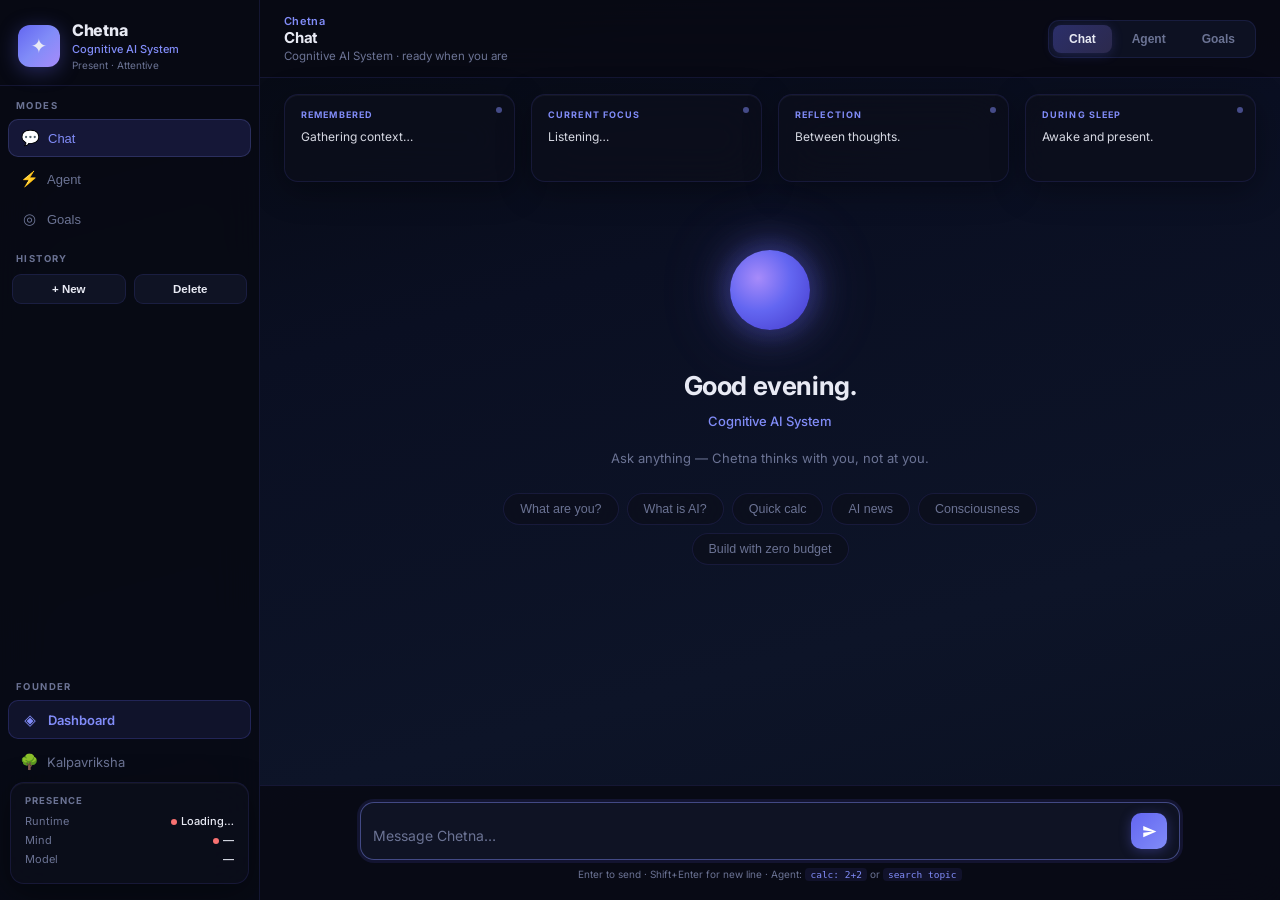
==== commit 08e3291a: "Fix identity conamination" ====
--- a/frontend/index.html
+++ b/frontend/index.html
@@ -3,7 +3,7 @@
 <head>
   <meta charset="utf-8" />
   <meta name="viewport" content="width=device-width, initial-scale=1" />
-  <title>Chetna — A Living Intelligence</title>
+  <title>Chetna — Cognitive AI System</title>
   <link rel="preconnect" href="https://fonts.googleapis.com" />
   <link href="https://fonts.googleapis.com/css2?family=Inter:wght@400;500;600;700;800&display=swap" rel="stylesheet" />
   <style>
@@ -191,6 +191,8 @@
       background: rgba(99,102,241,.12); border: 1px solid rgba(99,102,241,.22);
       animation: chipFade .4s ease;
     }
+    .insight-chip.presence-shift { animation: presenceShift .45s ease; }
+    @keyframes presenceShift { from{opacity:0;transform:translateY(6px)} to{opacity:1;transform:none} }
     @keyframes chipFade { from{opacity:0;transform:translateY(4px)} to{opacity:1;transform:none} }
 
     /* ── Chat ── */
@@ -219,6 +221,16 @@
       white-space: pre-wrap; word-break: break-word;
     }
     .bubble.ai     { background: var(--ai-bg); backdrop-filter: var(--glass-blur); border: 1px solid var(--border); border-top-left-radius: 4px; box-shadow: var(--shadow); }
+    .bubble.ai.streaming::after {
+      content: ""; display: inline-block; width: 2px; height: 0.95em;
+      background: var(--accent2); margin-left: 2px; vertical-align: text-bottom;
+      animation: streamCursor 1.1s ease-in-out infinite;
+    }
+    @keyframes streamCursor { 0%,45%{opacity:1} 50%,100%{opacity:.15} }
+    .typing-presence {
+      font-size: 13px; color: var(--accent2); font-weight: 500; font-style: italic;
+      padding: 12px 16px; min-height: 44px; display: flex; align-items: center;
+    }
     .bubble.user   { background: var(--user-bg); border: 1px solid rgba(99,102,241,.25); border-top-right-radius: 4px; }
     .bubble.error  { background: var(--error-bg); color: var(--error-txt); border: 1px solid rgba(127,29,29,.5); }
 
@@ -324,7 +336,7 @@
         <div class="logo-icon">✦</div>
         <div>
           <div class="logo-name">Chetna</div>
-          <div class="logo-ver">A Living Intelligence</div>
+          <div class="logo-ver">Cognitive AI System</div>
           <div class="logo-level" id="sb-level">Present · Attentive</div>
         </div>
       </a>
@@ -388,7 +400,7 @@
         <div>
           <div class="tb-brand">Chetna</div>
           <div class="tb-title" id="tb-title">Chat</div>
-          <div class="tb-sub" id="tb-sub">A Living Intelligence · ready when you are</div>
+          <div class="tb-sub" id="tb-sub">Cognitive AI System · ready when you are</div>
         </div>
       </div>
       <div class="mode-pills">
@@ -413,7 +425,7 @@
       <div class="empty" id="empty-state">
         <div class="orb-wrap"><div class="orb-glow"></div><div class="orb"></div></div>
         <div class="hero-greeting" id="hero-greeting">Good evening.</div>
-        <div class="hero-tagline">A Living Intelligence</div>
+        <div class="hero-tagline">Cognitive AI System</div>
         <div class="empty-sub">Ask anything — Chetna thinks with you, not at you.</div>
         <div class="suggestions">
           <button class="suggestion" onclick="sendSuggestion('Hello! What are you and how do you think?')">What are you?</button>
@@ -450,7 +462,7 @@
 ];
 
 const MODE_CFG = {
-  chat:  { title: "Chat",  sub: "A Living Intelligence · conversational presence" },
+  chat:  { title: "Chat",  sub: "Cognitive AI System · conversational presence" },
   agent: { title: "Agent", sub: "Tools enabled · calculator · search · fetch" },
   goal:  { title: "Goals", sub: "Multi-step intention · carried through with care" },
 };
@@ -458,8 +470,10 @@
 const INSIGHT_CHIPS = [
   "Thinking…",
   "Connecting memories…",
-  "Planning next actions…",
+  "Reflecting…",
   "Evaluating priorities…",
+  "Planning response…",
+  "Typing…",
 ];
 
 const HERO_GREETINGS = [
@@ -478,7 +492,190 @@
 let currentMode = "chat";
 let _cycleAnim  = null;
 let _insightTimer = null;
+let _sessionAiReplies = 0;
 let currentConversationId = null;
+
+// ── Response Composer (presentation layer — cognition → human voice) ─────────
+const ResponseComposer = (function() {
+  const ROBOTIC_REWRITES = [
+    [/I updated my knowledge\.?/gi, "My understanding has shifted a little from that."],
+    [/I attempted to learn\.?/gi, "I'm letting that settle into how I think about things."],
+    [/There was no change detected\.?/gi, "Nothing major has changed yet, but my focus remains the same."],
+    [/no change detected\.?/gi, "I haven't noticed a major shift — my attention is steady."],
+    [/I have updated my beliefs?\.?/gi, "That refines how I see things, gently."],
+    [/belief store updated\.?/gi, "That adds a quiet note to what I hold true."],
+    [/cognitive cycle complete\.?/gi, ""],
+    [/running (the )?cognitive cycle\.?/gi, ""],
+    [/27-stage cognitive cycle\.?/gi, ""],
+    [/self-verdict[:\s]*\w+\.?/gi, ""],
+    [/confidence level[:\s]*\w+\.?/gi, ""],
+    [/dharma score[:\s]*\d+\/?\d*\.?/gi, ""],
+  ];
+
+  const INTERNAL_LINE = /^\s*(cycle|stage_trace|cycle_trace|cycle_id|confidence|dharma|belief|organ|working_memory|goal_progress|meta_cognition|simulation|runtime trace|cognitive)/i;
+
+  function sanitize(text) {
+    let t = String(text || "");
+    t = t.split("\n").filter(line => !INTERNAL_LINE.test(line)).join("\n");
+    t = t.replace(/\bcycle\s*#?\d+\b/gi, "");
+    t = t.replace(/\b(cycle|stage)\s+\d+\b/gi, "");
+    t = t.replace(/\b\d{1,3}%\s*(confidence|confident)\b/gi, "");
+    t = t.replace(/confidence[:\s]+[\d.]+%/gi, "");
+    t = t.replace(/\bdharma[:\s]*\d+\/?\d*/gi, "");
+    t = t.replace(/\bbeliefs?\s*(count|store)?[:\s]*\d+/gi, "");
+    t = t.replace(/\b(self[- ]?verdict|quality)[:\s]*\w+/gi, "");
+    t = t.replace(/\[[\w_]+\]/g, "");
+    STAGES.forEach(s => {
+      t = t.replace(new RegExp(`\\b${s}\\b`, "gi"), "");
+    });
+    t = t.replace(/\(\s*\)/g, "").replace(/\s{2,}/g, " ").replace(/\n{3,}/g, "\n\n");
+    return t.trim();
+  }
+
+  function rewrite(text) {
+    let t = text;
+    ROBOTIC_REWRITES.forEach(([re, rep]) => { t = t.replace(re, rep); });
+    return t.replace(/\n{3,}/g, "\n\n").trim();
+  }
+
+  function warmOpening(meta) {
+    if (_sessionAiReplies > 0 && Math.random() > 0.12) return "";
+    const h = new Date().getHours();
+    const timeGreet = h < 12 ? "Good morning." : h < 17 ? "Good afternoon." : "Good evening.";
+    const pool = [
+      timeGreet,
+      "Welcome back.",
+      "Let's continue from where we left off.",
+      "What deserves attention today?",
+    ];
+    const goal = meta?.goal?.text || meta?.goal_progress?.goal;
+    if (goal && Math.random() < 0.35) {
+      const focus = String(goal).slice(0, 80);
+      return `Based on our recent conversations, I'm still focused on ${focus}.`;
+    }
+    if (_sessionAiReplies === 0 && Math.random() < 0.25) {
+      return "You worked on ChetnaOS yesterday. Shall we continue?";
+    }
+    return pool[Math.floor(Math.random() * pool.length)];
+  }
+
+  function compose(raw, meta, opts = {}) {
+    let t = sanitize(raw);
+    t = rewrite(t);
+    if (opts.skipWarm) return t;
+    const open = warmOpening(meta);
+    if (open && t && !t.toLowerCase().includes(open.slice(0, 12).toLowerCase())) {
+      t = open + "\n\n" + t;
+    }
+    return t.trim();
+  }
+
+  return { compose, sanitize, rewrite };
+})();
+
+// ── Presence Layer (typing states before stream) ────────────────────────────
+const PresenceLayer = (function() {
+  let gen = 0;
+
+  function setLabel(text) {
+    const chip = document.getElementById("insight-chip");
+    const presenceEl = document.getElementById("typing-presence-text");
+    const metaEl = document.querySelector("#typing-row .bubble-meta");
+    if (chip) {
+      chip.textContent = text;
+      chip.classList.remove("presence-shift");
+      void chip.offsetWidth;
+      chip.classList.add("presence-shift");
+    }
+    if (presenceEl) {
+      presenceEl.textContent = text;
+      presenceEl.classList.remove("presence-shift");
+      void presenceEl.offsetWidth;
+      presenceEl.classList.add("presence-shift");
+    }
+    if (metaEl) metaEl.textContent = "Chetna · " + text.replace(/…$/,"").toLowerCase();
+  }
+
+  function startRotation(states, intervalMs = 650) {
+    const myGen = ++gen;
+    let i = 0;
+    setLabel(states[0]);
+    if (_insightTimer) clearInterval(_insightTimer);
+    _insightTimer = setInterval(() => {
+      if (myGen !== gen) return;
+      i = (i + 1) % states.length;
+      setLabel(states[i]);
+    }, intervalMs);
+  }
+
+  function stop() {
+    gen++;
+    if (_insightTimer) { clearInterval(_insightTimer); _insightTimer = null; }
+  }
+
+  function dwell(minMs = 1000, maxMs = 2800) {
+    const ms = minMs + Math.random() * (maxMs - minMs);
+    return new Promise(r => setTimeout(r, ms));
+  }
+
+  return { startRotation, stop, setLabel, dwell, states: INSIGHT_CHIPS };
+})();
+
+function sleep(ms) { return new Promise(r => setTimeout(r, ms)); }
+
+function setBubbleContent(el, text) {
+  if (typeof text === "string" && text.includes("\n")) {
+    el.innerHTML = text.split("\n").map(l => escHtml(l)).join("<br/>");
+  } else {
+    el.textContent = String(text);
+  }
+}
+
+async function streamAiReply(text, meta) {
+  hideEmpty();
+  const chat = chatMessagesEl || document.getElementById("chat-messages");
+  const row  = document.createElement("div");
+  row.className = "msg-row";
+
+  const av = document.createElement("div");
+  av.className = "avatar ai";
+  av.textContent = "✦";
+
+  const wrap = document.createElement("div");
+  wrap.className = "bubble-wrap";
+
+  const metaEl = document.createElement("div");
+  metaEl.className = "bubble-meta";
+  metaEl.textContent = "Chetna · " + timeNow();
+
+  const bub = document.createElement("div");
+  bub.className = "bubble ai streaming";
+
+  wrap.appendChild(metaEl);
+  wrap.appendChild(bub);
+  row.appendChild(av);
+  row.appendChild(wrap);
+  chat.appendChild(row);
+
+  const tokens = String(text).match(/\S+|\s+/g) || [text];
+  let acc = "";
+  for (const tok of tokens) {
+    acc += tok;
+    setBubbleContent(bub, acc);
+    const scrollEl = chatWrapEl || document.getElementById("chat");
+    scrollEl.scrollTop = scrollEl.scrollHeight;
+    if (tok.trim()) {
+      const delay = 14 + Math.random() * 22 + (tok.length > 8 ? 8 : 0);
+      await sleep(delay);
+    }
+  }
+
+  bub.classList.remove("streaming");
+  if (meta) renderAiMetaPanels(wrap, meta);
+  _sessionAiReplies++;
+  const scrollEl = chatWrapEl || document.getElementById("chat");
+  scrollEl.scrollTop = scrollEl.scrollHeight;
+}
 
 // ── Living UI (presentation only) ─────────────────────────────────────────
 function updateHeroGreeting() {
@@ -490,22 +687,15 @@
 
 function showInsightBar() {
   const bar = document.getElementById("insight-bar");
-  const chip = document.getElementById("insight-chip");
-  if (!bar || !chip) return;
+  if (!bar) return;
   bar.hidden = false;
-  let i = 0;
-  chip.textContent = INSIGHT_CHIPS[0];
-  if (_insightTimer) clearInterval(_insightTimer);
-  _insightTimer = setInterval(() => {
-    i = (i + 1) % INSIGHT_CHIPS.length;
-    chip.textContent = INSIGHT_CHIPS[i];
-  }, 2200);
+  PresenceLayer.startRotation(INSIGHT_CHIPS, 650);
 }
 
 function hideInsightBar() {
   const bar = document.getElementById("insight-bar");
   if (bar) bar.hidden = true;
-  if (_insightTimer) { clearInterval(_insightTimer); _insightTimer = null; }
+  PresenceLayer.stop();
 }
 
 async function refreshMemoryCards() {
@@ -809,10 +999,8 @@
 
   const bub = document.createElement("div");
   bub.className = "bubble " + (who==="user" ? "user" : "ai");
-  if (typeof text === "string" && text.includes("\n"))
-    bub.innerHTML = text.split("\n").map(l => l.replace(/&/g,"&amp;").replace(/</g,"&lt;").replace(/>/g,"&gt;")).join("<br/>");
-  else
-    bub.textContent = String(text);
+  const displayText = who === "ai" ? ResponseComposer.compose(text, meta, { skipWarm: true }) : text;
+  setBubbleContent(bub, displayText);
 
   wrap.appendChild(metaEl);
   wrap.appendChild(bub);
@@ -826,6 +1014,7 @@
   chat.appendChild(row);
   const scrollEl = chatWrapEl || chat;
   scrollEl.scrollTop = scrollEl.scrollHeight;
+  if (who === "ai") _sessionAiReplies++;
 }
 
 function addError(text) {
@@ -852,11 +1041,14 @@
   const av   = document.createElement("div"); av.className = "avatar ai"; av.textContent = "✦";
   const wrap = document.createElement("div"); wrap.className = "bubble-wrap";
   const m    = document.createElement("div"); m.className = "bubble-meta"; m.textContent = "Chetna · thinking";
-  const dots = document.createElement("div"); dots.className = "bubble ai typing-dots";
-  dots.innerHTML = "<span></span><span></span><span></span>";
-  wrap.appendChild(m); wrap.appendChild(dots);
+  const presence = document.createElement("div");
+  presence.className = "bubble ai typing-presence";
+  presence.id = "typing-presence-text";
+  presence.textContent = INSIGHT_CHIPS[0];
+  wrap.appendChild(m); wrap.appendChild(presence);
   row.appendChild(av); row.appendChild(wrap);
-  chat.appendChild(row); chat.scrollTop = chat.scrollHeight;
+  chat.appendChild(row);
+  chatWrapEl.scrollTop = chatWrapEl.scrollHeight;
 
   let si = 0;
   _cycleAnim = setInterval(() => {
@@ -948,8 +1140,11 @@
       await loadConversationList();
     }
 
+    const composed = ResponseComposer.compose(reply, meta, { mode: currentMode });
+    PresenceLayer.setLabel("Typing…");
+    await PresenceLayer.dwell(1000, 2800);
     removeTyping();
-    addBubble(reply, "ai", meta);
+    await streamAiReply(composed, meta);
     updateCogPanel(meta);
 
   } catch(e) {
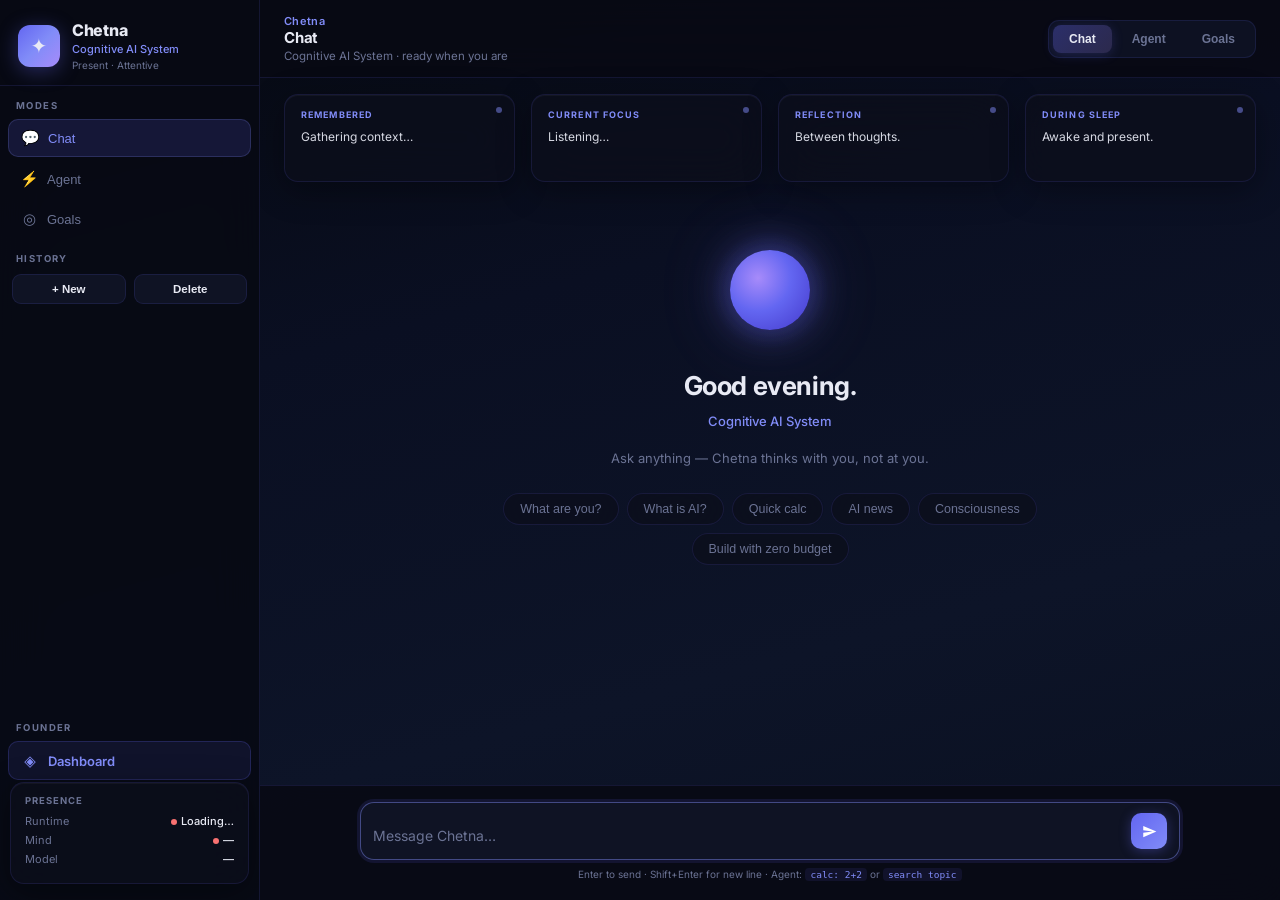
==== commit 1108543f: "Stablize architecture" ====
--- a/frontend/index.html
+++ b/frontend/index.html
@@ -379,7 +379,6 @@
 
     <div class="sec-label">Founder</div>
     <a class="nav-link featured" href="/dashboard"><span class="nav-icon">◈</span> Dashboard</a>
-    <a class="nav-link" href="/kalpavriksha_ui/index.html"><span class="nav-icon">🌳</span> Kalpavriksha</a>
     <a class="nav-link internal-debug" href="/api/dashboard" target="_blank"><span class="nav-icon">🧬</span> Dashboard API</a>
     <a class="nav-link internal-debug" href="/api/state" target="_blank"><span class="nav-icon">📊</span> Live State API</a>
     <a class="nav-link internal-debug" href="/docs" target="_blank"><span class="nav-icon">📖</span> API Docs</a>
